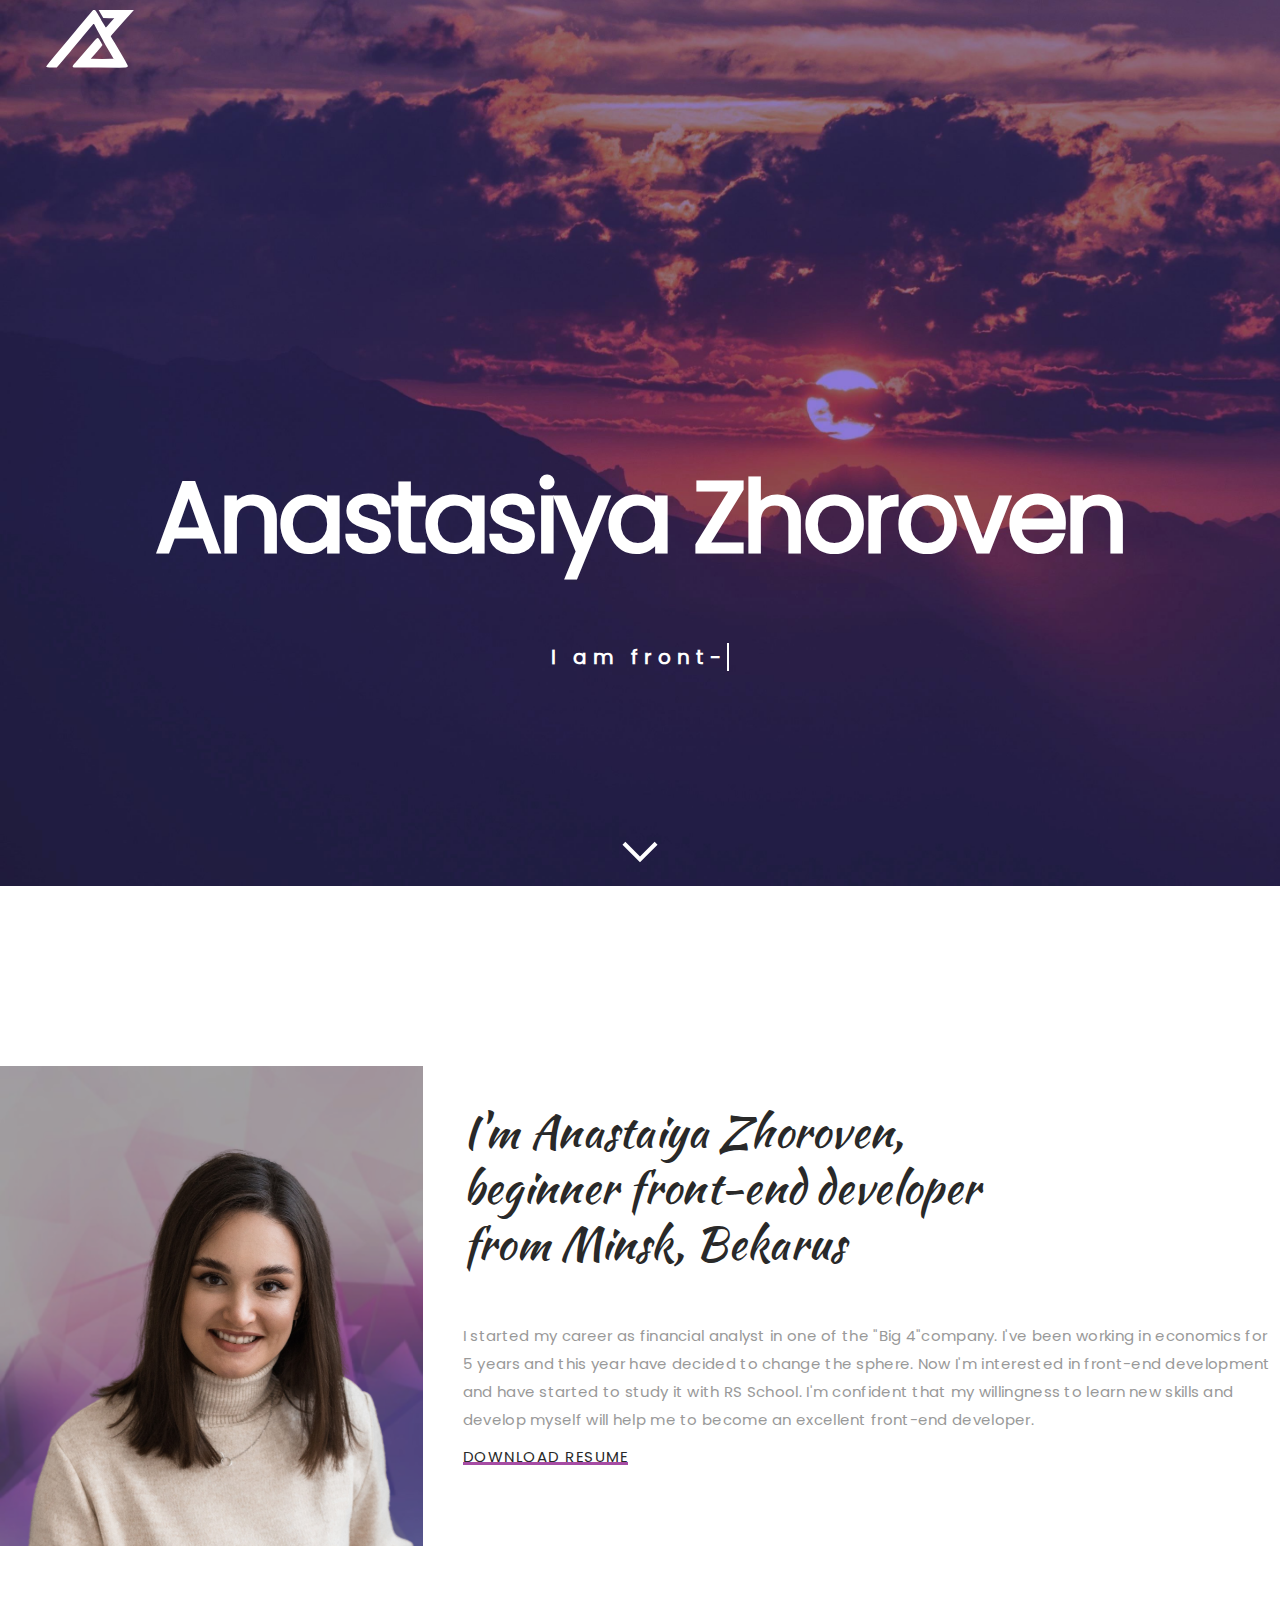
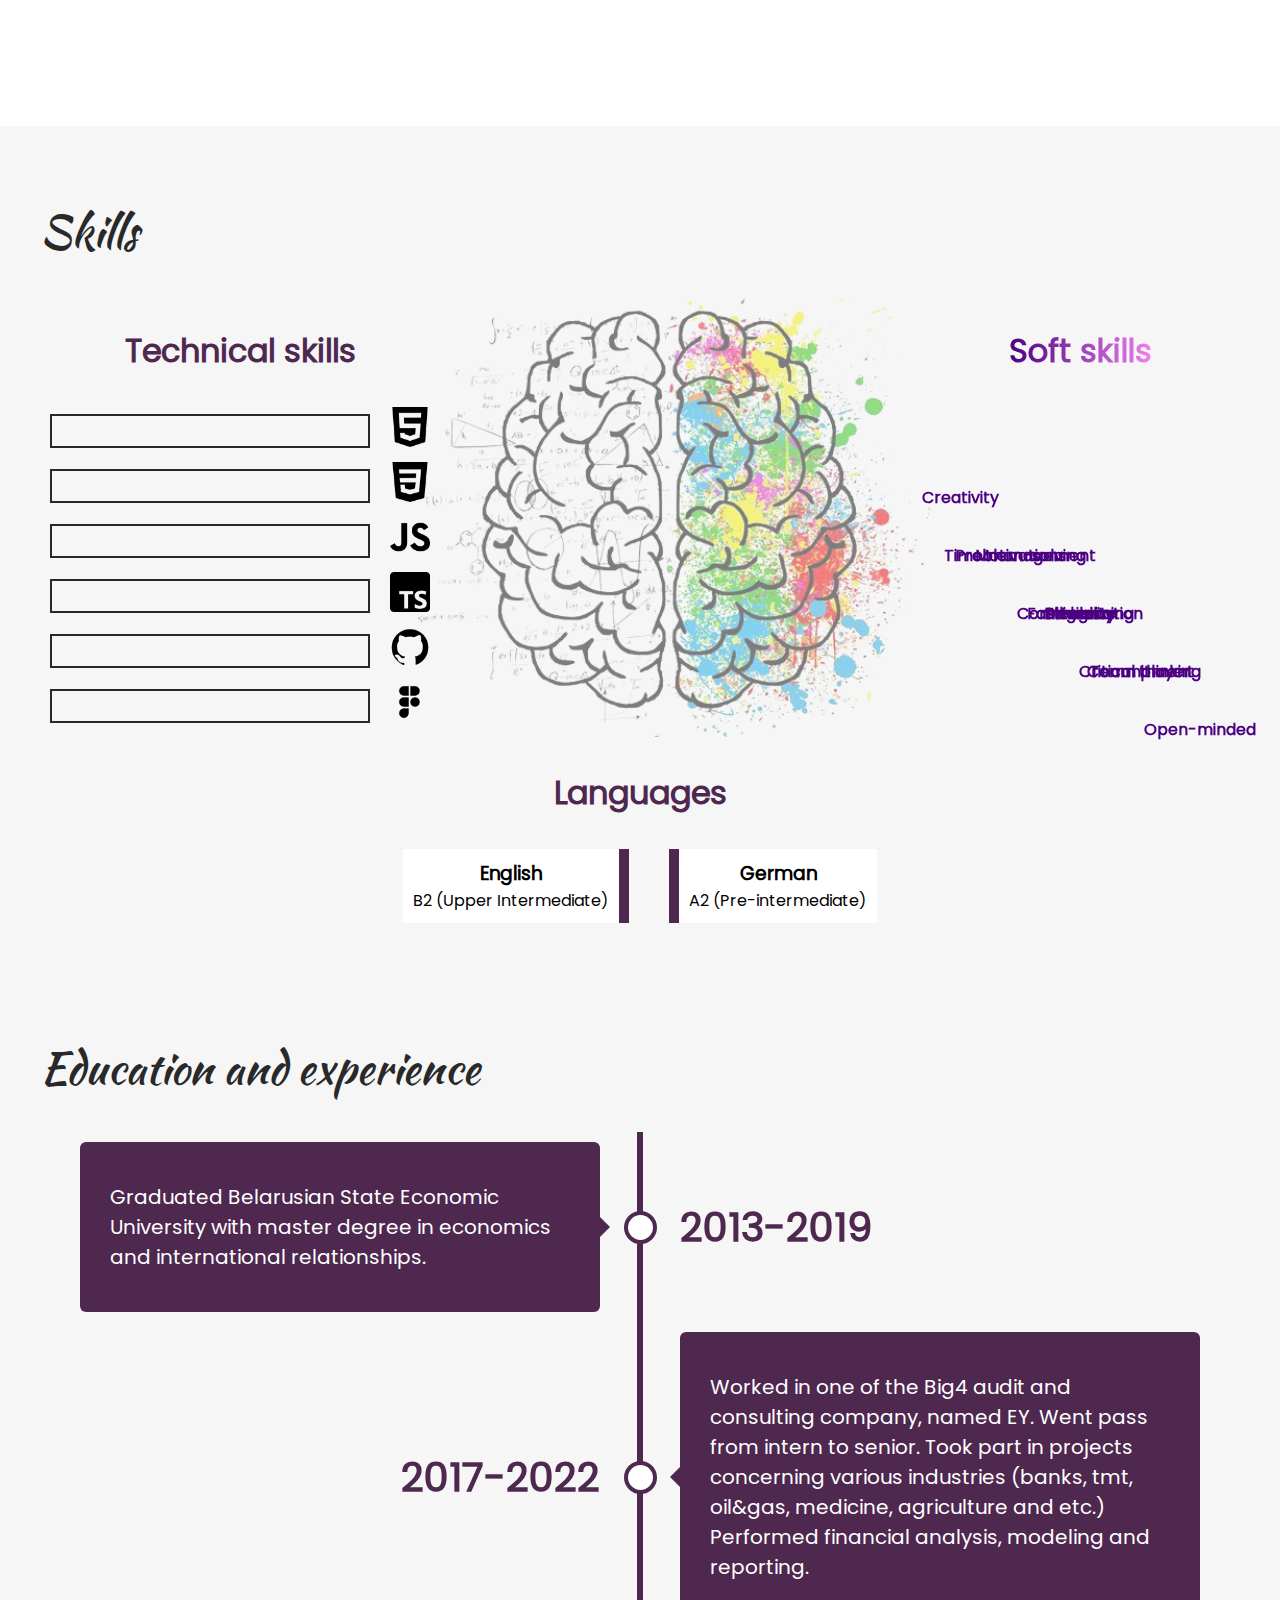
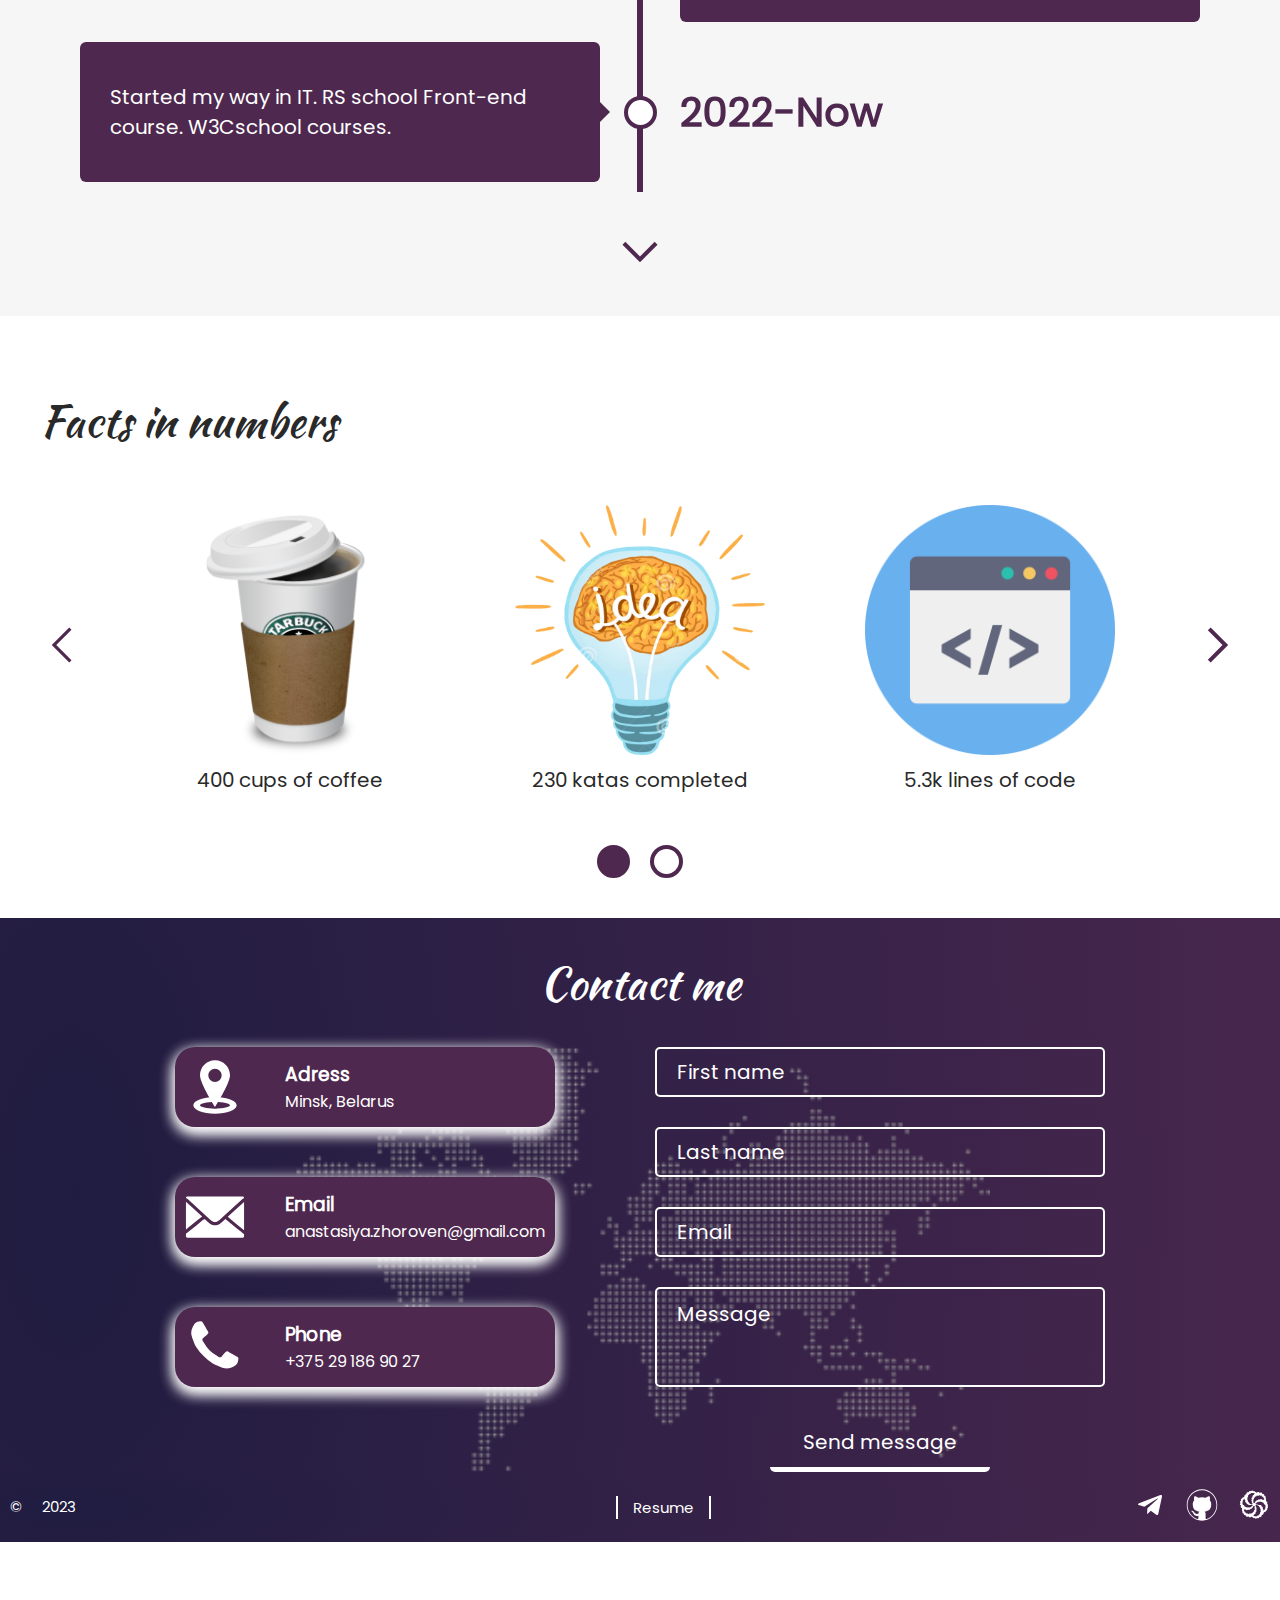
==== index.html @ 2359355c "rename files and clean up" ====
<!DOCTYPE html>
<html lang="en">

<head>
    <meta charset="UTF-8">
    <meta http-equiv="X-UA-Compatible" content="IE=edge">
    <meta name="viewport" content="width=device-width, initial-scale=1.0">
    <title>CV Anastasiya Zhoroven</title>
    <link rel="stylesheet" href="./styles/index.css">
    <link rel="stylesheet" href="./styles/skills_animation.css">
</head>

<body>
    <header>
        <div class="container container-header">
            <a href="#home">
                <img alt="logo" class="logo-image" />
            </a>
            <!-- <div class="burger-menu">
                <div class="burger-menu-item"></div>
                <div class="burger-menu-item"></div>
                <div class="burger-menu-item"></div>
            </div> -->
            <nav class="nav">
                <ul class="nav-list">
                    <li class="nav-item"><a href="#about-me" class="nav-link">ABOUT ME</a></li>
                    <li class="nav-item"><a href="#skills" class="nav-link">SKILLS</a></li>
                    <li class="nav-item"><a href="#edu" class="nav-link">EDUCATUION&EXPERIENCE</a></li>
                    <li class="nav-item"><a href="#facts" class="nav-link">FACTS IN NUMBERS</a></li>
                    <li class="nav-item"><a href="#contacts" class="nav-link">CONTACTS</a></li>
                </ul>
            </nav>
        </div>
    </header>
    <main class="container">
        <section class="container-section-main" id="home">
            <div class="section-main-slogan">
                <h1 class="name">Anastasiya Zhoroven</h1>
                <span class="slogan">I am&nbsp;<span id="slogan-place"></span></span>
            </div>
            <div class="arrow-link">
                <a href="#about-me" class="arrow"><img src="../assets/icons/arrow.svg" alt="arrow" class="arrow-icon"></a>
            </div>
        </section>
        <section class="container-section-about" id="about-me">
            <img src=../assets/images/foto.png alt="foto" class="foto">
            <div class="section-about-text">
                <h2 class="title-text">I'm Anastaiya Zhoroven,<br>beginner front-end developer<br>from Minsk, Bekarus</h2>
                <p>I started my career as financial analyst in one of the "Big 4"company. I've been working in economics for 5 years and this year have decided to change the sphere.
                    Now I'm interested in front-end development and have started to study it with RS School. I'm confident that my willingness to learn new skills and develop myself will help me to become an excellent front-end developer.</p>
                <a class="colored-btn" href="#CV">DOWNLOAD RESUME</a>
            </div>
        </section>
        <section class="container-section-skills" id="skills">
            <h2 class="section-title">Skills</h2>
            <div class="section-skills-holder">
                <div class="hard-skills-holder">
                    <h3 class="skills-holder-title">Technical skills</h3>
                    <div class="skill-bar-container skill-html">
                        <div class="bar-border">
                            <div class="bar" data-percentage="69.6%">69.6%</div>
                        </div>
                        <div class="skill-bar-name">
                            <img src=../assets/icons/html2.png class="skill-icon">
                            <!-- <span class="skill">HTML</span> -->
                        </div>
                    </div>
                    <div class="skill-bar-container skill-css">
                        <div class="bar-border">
                            <div class="bar" data-percentage="58.4%">58.4%</div>
                        </div>
                        <div class="skill-bar-name">
                            <img src=../assets/icons/css2.png class="skill-icon">
                            <!-- <span class="skill">CSS</span> -->
                        </div>
                    </div>
                    <div class="skill-bar-container skill-javascript">
                        <div class="bar-border">
                            <div class="bar" data-percentage="61.7%">61.7%</div>
                        </div>
                        <div class="skill-bar-name">
                            <img src=../assets/icons/js2.png class="skill-icon">
                            <!-- <span class="skill">JavaScript</span> -->
                        </div>
                    </div>
                    <div class="skill-bar-container skill-typescript">
                        <div class="bar-border">
                            <div class="bar" data-percentage="40.5%">40.5%</div>
                        </div>
                        <div class="skill-bar-name">
                            <img src=../assets/icons/ts2.png class="skill-icon">
                            <!-- <span class="skill">TypeScript</span> -->
                        </div>
                    </div>
                    <div class="skill-bar-container skill-git">
                        <div class="bar-border">
                            <div class="bar" data-percentage="55.7%">55.7%</div>
                        </div>
                        <div class="skill-bar-name">
                            <img src=../assets/icons/git.png class="skill-icon">
                            <!-- <span class="skill">Git</span> -->
                        </div>
                    </div>
                    <div class="skill-bar-container skill-figma">
                        <div class="bar-border">
                            <div class="bar" data-percentage="80.9%">80.9%</div>
                        </div>
                        <div class="skill-bar-name">
                            <img src=../assets/icons/figma2.png class="skill-icon">
                            <!-- <span class="skill">Figma</span> -->
                        </div>
                    </div>
                </div>
                <div class="soft-skills-holder">
                    <h3 class="skills-holder-title soft-skills-title">Soft skills</h3>
                    <div class="skills-list">
                        <h4 class="html5">Team player</h4>
                        <h4 class="css3">Critical thinking</h4>
                        <h4 class="javascript">Communication</h4>
                        <h4 class="jquery">Commitment</h4>
                        <h4 class="npm">Open-minded</h4>
                        <h4 class="git">Fast-learning</h4>
                        <h4 class="python">Flexibility</h4>
                        <h4 class="react-js">Motivations</h4>
                        <h4 class="ajax">Creativity</h4>
                        <h4 class="ruby">Diligence</h4>
                        <h4 class="ruby-on-rails">Integrity</h4>
                        <h4 class="django">Problem-solving</h4>
                        <h4 class="json">Time management</h4>
                    </div>
                </div>
                <!-- <div class="skill-list-holder">
                        <div class="skill-list">
                            <img src="../assets/icons/team.png" alt="team player" class="skill-icon">
                            <span class="skill-name">Team player</span>
                        </div>
                        <div class="skill-list">
                            <img src="../assets/icons/diligence.png" alt="team player" class="skill-icon">
                            <span class="skill-name">Diligence</span>
                        </div>
                        <div class="skill-list">
                            <img src="../assets/icons/communication.png" alt="team player" class="skill-icon">
                            <span class="skill-name">Communication</span>
                        </div>
                        <div class="skill-list">
                            <img src="../assets/icons/openmind.png" alt="team player" class="skill-icon">
                            <span class="skill-name">Open-minded</span>
                        </div>
                        <div class="skill-list">
                            <img src="../assets/icons/learning.png" alt="team player" class="skill-icon">
                            <span class="skill-name">Fast-learning</span>
                        </div>
                        <!-- <div class="skill-list">
                            <img src="../assets/icons/flexibility.png" alt="team player" class="skill-icon">
                            <span class="skill-name">Flexibility</span>
                        </div> -->
                <!-- <div class="skill-list">
                            <img src="../assets/icons/commitment.png" alt="team player" class="skill-icon">
                            <span class="skill-name">Commitment</span>
                        </div>
                    </div> -->
            </div>
            </div>
            <div class="section-languages-holder">
                <h3 class="skills-holder-title">Languages</h3>
                <div class="languages">
                    <div class="language language-english">
                        <!-- <img src="../assets/icons/english.png" alt="english" class="language-icon"> -->
                        <h3 class="language-name">English</h3>
                        <span>B2 (Upper Intermediate)</span>
                    </div>
                    <div class="language language-german">
                        <!-- <img src="../assets/icons/german.png" alt="english" class="language-icon"> -->
                        <h3 class="language-name">German</h3>
                        <span>A2 (Pre-intermediate)</span>
                    </div>
                </div>
            </div>
        </section>
        <section class="container-section-education" id="edu">
            <h2 class="section-title">Education and experience</h2>
            <div class="timeline">
                <div class="timeline-box timeline-box-left">
                    <div class="timeline-box-year">
                        <h2 class="timeline-year">2013-2019</h2>
                    </div>
                    <div class="content-box">
                        <div class="content">
                            <p class="timeline-text">Graduated Belarusian State Economic University with master degree in economics and international relationships.</p>
                        </div>
                    </div>
                </div>
                <div class="timeline-box timeline-box-right">
                    <div class="timeline-box-year">
                        <h2 class="timeline-year">2017-2022</h2>
                    </div>
                    <div class="content-box">
                        <div class="content">
                            <p class="timeline-text">Worked in one of the Big4 audit and consulting company, named EY.
                                Went pass from intern to senior.
                                Took part in projects concerning various industries (banks, tmt, oil&gas, medicine, agriculture and etc.)
                                Performed financial analysis, modeling and reporting.
                            </p>
                        </div>
                    </div>
                </div>
                <div class="timeline-box timeline-box-left">
                    <div class="timeline-box-year">
                        <h2 class="timeline-year">2022-Now</h2>
                    </div>
                    <div class="content-box">
                        <div class="content">
                            <p class="timeline-text">Started my way in IT.
                                RS school Front-end course.
                                W3Cschool courses.
                            </p>
                        </div>
                    </div>
                </div>
            </div>
            <div class="timeline-arrow-link arrow-link">
                <a href="#facts" class="arrow"><img src="../assets/icons/arrow_clr.svg" alt="arrow" class="arrow-icon"></a>
            </div>
        </section>
        <section class="container-section-facts" id="facts">
            <h2 class="section-title">Facts in numbers</h2>
            <div class="slider-container">
                <div class="slider-container-facts">
                    <div class="slider-arrow-container slider-arrow-left">
                        <img src="../assets/icons/arrow-left.svg" alt="arrow" class="arrow-slider arrow-icon">
                    </div>
                    <div class="facts-container">
                        <div class="fact-box" data-index="0">
                            <img src="../assets/icons/coffee.png" alt="coffe" class="fact-icon">
                            <span class="fact-desc">400 cups of coffee</span>
                        </div>
                        <div class="fact-box" data-index="1">
                            <img src="../assets/icons/katas.png" alt="katas" class="fact-icon">
                            <span class="fact-desc">230 katas completed</span>
                        </div>
                        <div class="fact-box" data-index="2">
                            <img src="../assets/icons/code.png" alt="code" class="fact-icon">
                            <span class="fact-desc">5.3k lines of code</span>
                        </div>
                        <div class="fact-box" data-index="3">
                            <img src="../assets/icons/stackoverflow.png" alt="stackoverflow" class="fact-icon">
                            <span class="fact-desc">300+ hours at stackoverflow</span>
                        </div>
                        <div class="fact-box" data-index="4">
                            <img src="../assets/icons/codepen.png" alt="codepen" class="fact-icon">
                            <span class="fact-desc">>1k codepen views</span>
                        </div>
                        <div class="fact-box" data-index="5">
                            <img src="../assets/icons/images.png" alt="images" class="fact-icon">
                            <span class="fact-desc">>500 images&icons downloaded</span>
                        </div>
                    </div>
                    <div class="slider-arrow-container slider-arrow-right">
                        <img src="../assets/icons/arrow-right.svg" alt="arrow" class="arrow-slider arrow-icon">
                    </div>
                </div>
                <div class="slider-container-dots">
                    <span class="slider-dot slider-dot-active" data-index="0"></span>
                    <span class="slider-dot" data-index="1"></span>
                    <span class="slider-dot" data-index="2"></span>
                    <span class="slider-dot" data-index="3"></span>
                    <span class="slider-dot" data-index="4"></span>
                    <span class="slider-dot" data-index="5"></span>
                </div>
            </div>
        </section>
        <section class="container-section-contacts" id="contacts">
            <h2 class="section-title contact-title">Contact me</h2>
            <div class="contact-box">
                <div class="contact-info">
                    <a target="_blank" href="https://www.google.com/maps/@53.9108556,27.5743675,12z" class="info-box">
                        <img src="../assets/icons/adress.svg" alt="adress" class="info-icon">
                        <div class="info-text">
                            <h3>Adress</h3>
                            <p>Minsk, Belarus</p>
                        </div>
                    </a>
                    <a href="mailto:anastasiya.zhoroven@gmail.com" class="info-box">
                        <img src="../assets/icons/email.svg" alt=email" class="info-icon">
                        <div class="info-text">
                            <h3>Email</h3>
                            <p>anastasiya.zhoroven@gmail.com</p>
                        </div>
                    </a>
                    <a href="tel:+375291869027" class="info-box">
                        <img src="../assets/icons/phone.svg" alt="phone" class="info-icon">
                        <div class="info-text">
                            <h3>Phone</h3>
                            <p>+375 29 186 90 27</p>
                        </div>
                    </a>
                </div>
                <!-- enctype="text/plain" onsubmit="this.submit(); this.reset(); return false;" -->
                <form action="https://formsubmit.co/anastasiya.zhoroven@gmail.com" method="post" class="input-container">
                    <input type="hidden" name="_captcha" value="false">
                    <input type="hidden" name="_next" value="http://127.0.0.1:5500/page/index.html#contacts">
                    <input type="text" name="firstname" class="data" placeholder="First name">
                    <input type="text" name="lastname" class="data" placeholder="Last name">
                    <input type="email" name="email" class="data" placeholder="Email">
                    <textarea name="message" cols="30" rows="10" placeholder="Message" class="message"></textarea>
                    <button class="send-btn">Send message</button>
                </form>
            </div>
        </section>
    </main>
    <footer class="container">
        <div class="footer-container">
            <div class="footer-info">
                <span class="footer-info-ico">&copy;</span>
                <span class="footer-info-year">2023</span>
            </div>
            <a href="#about-me" class="resume-link">Resume</a>
            <ul class="footer-info-socials">
                <li>
                    <a target="_blank" href="https://t.me/anastasiya_zh96" class="social-link tm-link"></a>
                </li>
                <li>
                    <a target="_blank" href="https://github.com/Anastasiya-Zhoroven" class="social-link github-link"></a>
                </li>
                <li>
                    <a target="_blank" href="https://www.codewars.com/users/Anastasiya-Zhoroven" class="social-link codewars-link"></a>
                </li>
            </ul>
        </div>
    </footer>
    <script src="./scripts/index.js"></script>
</body>

</html>
---- styles/index.css ----
@font-face {
    font-family: Poppins;
    src: url(../assets/fonts/Poppins/Poppins-Regular.ttf)
}

@font-face {
    font-family: Kaushan;
    src: url(../assets/fonts/Kaushan/KaushanScript-Regular.ttf)
}

html {
    scroll-behavior: smooth;
}

body {
    margin: 0;
}

header {
    position: fixed;
    top: 0;
    left: 0;
    width: 100%;
}

.header-visible {
    background-color: #ffffffb8;
    z-index: 1;
}

.header-visible nav {
    display: flex;
}


.container {
    max-width: 1280px;
    margin: auto;
}

.container-header {
    box-sizing: border-box;
    padding: 10px 40px;
    position: relative;
}

.logo-image {
    max-width: 100px;
    max-height: 100px;
    content: url(../assets/icons/logo.svg);

}

.header-visible .logo-image {
    content: url(../assets/icons/logo-grey.svg);
    z-index: 1;
}

.logo-image:hover,
.send-btn:focus,
.send-btn:active {
    transition: 0.5s;
    content: url(../assets/icons/logo-black.svg);
}

.nav {
    margin-left: auto;
    float: right;
    display: none;
}

.nav-list {
    display: flex;
    box-sizing: border-box;
    justify-content: flex-start;
    align-items: center;
    list-style: none;
    padding-left: 30px;
    gap: 35px;
}

.nav-link {
    text-decoration: none;
    font-style: normal;
    font-weight: 400;
    font-size: 15px;
    line-height: 24px;
    letter-spacing: 0.1em;
    color: #999999;
    transition: color .3s;
    font-family: Poppins;
}

.nav-link:focus,
.nav-link:active {
    color: #292929;
    box-shadow: inset 0 -6px 0 rgba(128, 0, 125, 0.7);
}

.nav-link:hover {
    transition: .3s;
    color: #292929;
    box-shadow: inset 0 -6px 0 rgba(128, 0, 125, 0.7);
}




.burger-menu {
    display: flex;
    flex-direction: column;
    justify-content: space-between;
    width: 30px;
    height: 22px;
}

.burger-menu:hover {
    cursor: pointer;
}

.burger-menu.active {
    display: block;
}

.burger-menu-item {
    border-bottom: 2px solid #ffffff;
}

.burger-menu.active {
    transform: rotate(90deg);
}



.container-section-main {
    background-size: cover;
    background-image: url(../assets/images/main.jpg);
    width: 100%;
    display: flex;
    flex-direction: column;
    align-items: center;
    justify-content: flex-end;
    gap: 170px;
    height: 940px;
    padding-bottom: 10px;
    margin-top: -64px;
}

.section-main-slogan {
    display: flex;
    flex-direction: column;
    align-items: center;
    gap: 50px;
}

.name {
    font-family: Poppins;
    font-size: 100px;
    color: #ffffff;
    font-weight: 600;
    letter-spacing: -0.045em;
    margin: auto;
    text-align: center;
}

.slogan {
    font-family: Poppins;
    font-size: 20px;
    color: #ffffff;
    font-weight: 600;
    letter-spacing: 0.3em;
    text-align: center;
    height: 20px;
}

.arrow-link {
    animation: MoveUpDown 1s linear infinite;
}

.arrow-icon {
    width: 40px;
    height: 40px;
}

@keyframes MoveUpDown {

    0%,
    100% {
        transform: translateY(0);
    }

    50% {
        transform: translateY(-15px);
    }
}

.container-section-about {
    display: flex;
    padding: 180px 0;
    gap: 40px;
}


.foto {
    height: 480px;
    width: 480px;
}

.section-about-text {
    display: flex;
    flex-direction: column;
    align-items: flex-start;
    font-family: Poppins;
    color: #999999;
    font-size: 15px;
    line-height: 28px;
    letter-spacing: 0.02em;
    font-weight: 300;
}

.title-text {
    font-family: Kaushan;
    font-size: 44px;
    line-height: 56px;
    font-weight: 400;
    color: #292929;
}

.colored-btn {
    text-decoration: none;
    font-style: normal;
    font-weight: 500;
    font-size: 15px;
    line-height: 15px;
    letter-spacing: 0.1em;
    color: #292929;
    transition: color .3s;
    font-family: Poppins;
    text-transform: uppercase;
    box-shadow: inset 0 -3px 0 rgba(128, 0, 125, 0.7);
    padding-bottom: 0.5px;
}

.colored-btn:focus,
.colored-btn:active {
    color: #292929;
    box-shadow: inset 0 -10px 0 rgba(128, 0, 125, 0.7);
}

.colored-btn:hover {
    transition: .3s;
    color: #292929;
    box-shadow: inset 0 -10px 0 rgba(128, 0, 125, 0.7);
}

.container-section-skills {
    display: flex;
    flex-direction: column;
    background-color: #f6f6f6;
    padding: 40px;
}

.section-title {
    font-family: Kaushan;
    font-size: 44px;
    line-height: 56px;
    font-weight: 400;
    color: #292929;
}

.section-skills-holder {
    background-size: contain;
    background-image: url(../assets/images/brain.png);
    background-position: 55%;
    background-repeat: no-repeat;
    width: 100%;
    display: flex;
    justify-content: center;
    font-family: Poppins;
    gap: 500px;
}

.skills-holder-title {
    font-size: 32px;
    color: #4e284f;
    font-family: Poppins;
    text-align: center;
}

.hard-skills-holder {
    max-width: 380px;
    width: 100%;
    display: flex;
    flex-direction: column;
    align-items: center;
}

.hard-skills-holder>div {
    float: left;
    margin-bottom: 8px;
    width: 100%;
    display: flex;
    justify-content: flex-end;
    align-items: center;
    gap: 20px;
}

/* 
.skill {
    -webkit-animation: fade-in-text 2.2s 0.1s forwards;
    -moz-animation: fade-in-text 2.2s 0.1s forwards;
    animation: fade-in-text 2.2s 0.1s forwards;
    opacity: 0;
    float: left;
    margin-top: 18px;
    width: 50px;
} */

.bar {
    /* border-radius: 3px; */
    height: 30px;
    float: right;
    overflow: hidden;
    position: relative;
    width: 0;
    background: #999999;
    transition: width 1s linear;
    text-align: center;
    color: #ffffff;
}

.bar-border {
    border: 2px solid #292929;
    width: 100%;
}

/* .bar-animation {
    animation: wipe-enter 1s 1;
    transition: width 1s linear;
    width: attr(data-percentage);
} */

/* @keyframes wipe-enter {
	0% {
		transition: width 50%;
	}
	50% {
		transition: width 100%;
	}
} */

/* .bar::after {
    -webkit-animation: fade-in-text 2.2s 0.1s forwards;
    -moz-animation: fade-in-text 2.2s 0.1s forwards;
    animation: fade-in-text 2.2s 0.1s forwards;
    color: #fff;
    content: attr(data-percentage);
    font-weight: 700;
    position: absolute;
    right: 16px;
    top: 17px;
}

.skill-html .bar {
    background-color: #64b2d1;
    -webkit-animation: show-bar-html 1.2s 0.1s forwards;
    -moz-animation: show-bar-html 1.2s 0.1s forwards;
    animation: show-bar-html 1.2s 0.1s forwards;
}

.skill-css .bar {
    background-color: #64b2d1;
    -webkit-animation: show-bar-css 1.2s 0.1s forwards;
    -moz-animation: show-bar-css 1.2s 0.1s forwards;
    animation: show-bar-css 1.2s 0.1s forwards;
}

.skill-javascript .bar {
    background-color: #64b2d1;
    -webkit-animation: show-bar-javascript 1.2s 0.1s forwards;
    -moz-animation: show-bar-javascript 1.2s 0.1s forwards;
    animation: show-bar-javascript 1.2s 0.1s forwards;
}

.skill-typescript .bar {
    background-color: #64b2d1;
    -webkit-animation: show-bar-typescript 1.2s 0.1s forwards;
    -moz-animation: show-bar-typescript 1.2s 0.1s forwards;
    animation: show-bar-typescript 1.2s 0.1s forwards;
}

.skill-git .bar {
    background-color: #64b2d1;
    -webkit-animation: show-bar-git 1.2s 0.1s forwards;
    -moz-animation: show-bar-git 1.2s 0.1s forwards;
    animation: show-bar-git 1.2s 0.1s forwards;
}

.skill-figma .bar {
    background-color: #64b2d1;
    -webkit-animation: show-bar-figma 1.2s 0.1s forwards;
    -moz-animation: show-bar-figma 1.2s 0.1s forwards;
    animation: show-bar-figma 1.2s 0.1s forwards;
}

@-webkit-keyframes show-bar-html {
    0% {
        width: 0;
    }

    100% {
        width: 69.6%;
    }
}

@-webkit-keyframes show-bar-css {
    0% {
        width: 0;
    }

    100% {
        width: 58.4%;
    }
}

@-webkit-keyframes show-bar-javascript {
    0% {
        width: 0;
    }

    100% {
        width: 61.7%;
    }
}

@-webkit-keyframes show-bar-typescript {
    0% {
        width: 0;
    }

    100% {
        width: 40.5%;
    }
}

@-webkit-keyframes show-bar-git {
    0% {
        width: 0;
    }

    100% {
        width: 55.7%;
    }
}

@-webkit-keyframes show-bar-figma {
    0% {
        width: 0;
    }

    100% {
        width: 80.9%;
    }
}

@-webkit-keyframes fade-in-text {
    0% {
        opacity: 0;
    }

    100% {
        opacity: 1;
    }
} */

.soft-skills-holder {
    display: flex;
    flex-direction: column;
    justify-content: start;
    gap: 20px;
    width: 100%;
    max-width: 300px;
    align-items: center;
}

.soft-skills-title {
    background-image: linear-gradient(to left, violet, indigo);
    -webkit-background-clip: text;
    -moz-background-clip: text;
    background-clip: text;
    color: transparent;
}

.skill-list {
    display: flex;
    gap: 20px;
    align-items: center;
}

.skill-icon {
    width: 40px;
    height: 40px;
}

.section-languages-holder {
    display: flex;
    align-items: center;
    flex-direction: column;
}

.skill-name {
    background-image: linear-gradient(to left, violet, indigo);
    -webkit-background-clip: text;
    -moz-background-clip: text;
    background-clip: text;
    color: transparent;
}

.languages {
    display: flex;
    gap: 40px;
    font-family: Poppins;
}

.language {
    display: flex;
    flex-direction: column;
    align-items: center;
    background: #ffffff;
    padding: 10px;
}

.language-english {
    border-right: 10px solid #4e284f;
}

.language-german {
    border-left: 10px solid #4e284f;
}

.language-name {
    margin: 0;
}

.language-icon {
    width: 60px;
    height: 40px;
    border-radius: 5px;

}

.container-section-education {
    background-color: #f6f6f6;
    padding: 40px;
}

.timeline {
    position: relative;
    max-width: 1200px;
    margin: 0 auto;
}

.timeline::after {
    content: '';
    position: absolute;
    width: 6px;
    background-color: #4e284f;
    top: 0;
    bottom: 0;
    left: 50%;
    margin-left: -3px;
}

.timeline-box {
    display: flex;
    justify-content: center;
}

.timeline-box:hover .content-box::after {
    background-color: #4e284f;
}

.timeline-box-left {
    flex-flow: row-reverse;
}

.timeline-box-left .timeline-box-year {
    justify-content: start;
}

.timeline-box-year {
    width: 50%;
    display: flex;
    justify-content: end;
    align-items: center;
}

.content-box {
    box-sizing: border-box;
    padding: 10px 40px;
    position: relative;
    background-color: inherit;
    width: 50%;
}

.content-box::after {
    content: '';
    position: absolute;
    width: 25px;
    height: 25px;
    right: -17px;
    background-color: #ffffff;
    border: 4px solid #4e284f;
    top: calc(50% - 16.5px);
    border-radius: 50%;
    z-index: 1;
}

.timeline-box-left .content-box::before {
    content: " ";
    height: 0;
    position: absolute;
    top: calc(50% - 10px);
    width: 0;
    z-index: 1;
    right: 30px;
    border: medium solid #4e284f;
    border-width: 10px 0 10px 10px;
    border-color: transparent transparent transparent #4e284f;
}

.timeline-box-right .content-box::before {
    content: " ";
    height: 0;
    position: absolute;
    top: calc(50% - 10px);
    width: 0;
    z-index: 1;
    left: 30px;
    border: medium solid #4e284f;
    border-width: 10px 10px 10px 0;
    border-color: transparent #4e284f transparent transparent;
}

.timeline-box-right .content-box::after {
    left: -16px;
}

.content {
    padding: 20px 30px;
    background-color: #4e284f;
    position: relative;
    border-radius: 6px;
    font-family: Poppins;
}

.timeline-year {
    font-family: Poppins;
    font-size: 40px;
    color: #4e284f;
    padding: 40px;
    margin: 0;
}

.timeline-text {
    font-family: Poppins;
    font-size: 20px;
    color: #ffffff;
}

.timeline-arrow-link {
    display: flex;
    justify-content: center;
    padding-top: 40px;
}

.container-section-facts {
    display: flex;
    flex-direction: column;
    gap: 20px;
    padding: 40px;
}

.slider-container {
    display: flex;
    flex-direction: column;
    align-items: center;
    gap: 60px
}

.slider-arrow-container {
    display: flex;
    justify-content: center;
    align-items: center;
    cursor: pointer;
}

.arrow-slider {
    border-radius: 20%;
    border: 2px solid transparent;
}

.arrow-slider:hover {
    border: 2px solid #4e284f;
}

.slider-container-facts {
    display: flex;
    justify-content: space-between;
    align-items: center;
    width: 100%;
}

.facts-container {
    display: flex;
    justify-content: center;
    gap: 100px;
    -webkit-transition: all .5s ease;
    -moz-transition: all .5s ease;
    transition: all .5s ease;
}


@keyframes fade-in {
    from {
        opacity: 0;
    }

    to {
        opacity: 1;
    }
}


.fact-box {
    display: flex;
    flex-direction: column;
    gap: 10px;
    align-items: center;
    width: 33%;
    animation: fade-in 5s;
}

.fact-box:nth-child(n+4) {
    display: none;
}

.fact-icon {
    max-width: 250px;
    /* max-height: 250px; */
    width: 100%;
}

.fact-desc {
    font-family: Poppins;
    font-size: 20px;
    color: #292929;
    text-align: center;
    word-wrap: inherit;
    height: 20px;
}

.slider-container-dots {
    display: flex;
    gap: 20px;
}

.slider-dot {
    height: 25px;
    width: 25px;
    background-color: #ffffff;
    border: 4px solid #4e284f;
    border-radius: 50%;
    display: inline-block;
    cursor: pointer;
}

.slider-dot-active {
    display: block;
}

.slider-dot-active,
.sledr-dot:focus,
.slider-dot:hover {
    background-color: #4e284f;
}

.slider-dot:nth-child(n+3) {
    display: none;
}

.container-section-contacts {
    display: flex;
    flex-direction: column;
    background: radial-gradient(110.67% 538.64% at 5.73% 50%, #201c41 0%, #4e284f 100%);
    align-items: center;
}

.contact-title {
    color: #ffffff;
}

.contact-box {
    display: flex;
    justify-content: center;
    background-image: url(../assets/images/map.png);
    background-size: 700px;
    background-position: center;
    background-repeat: no-repeat;
    width: 100%;
    padding: 0 20px;
    box-sizing: border-box;
    gap: 100px;
}

.contact-info {
    display: flex;
    flex-direction: column;
    gap: 50px;
}

.info-box {
    display: flex;
    gap: 40px;
    align-items: center;
    box-sizing: border-box;
    padding: 10px;
    background: #4e284f;
    box-shadow: 0 5px 15px #ffffff, 0 5px 15px #ffffff;
    border-radius: 20px;
    text-decoration: none;
}

.info-box:active {
    box-shadow: 0 2px 10px #ffffff, 0 2px 10px #ffffff;
}

.info-text {
    font-family: Poppins;
    color: #ffffff;
}

.info-text h3,
.info-text p {
    margin: 0;
}

.info-icon {
    width: 60px;
    height: 60px;
}

.input-container {
    display: flex;
    flex-direction: column;
    gap: 10px;
    align-items: center;
    justify-content: center;
    max-width: 450px;
    width: 100%;
}

.data {
    border: 2px solid #ffffff;
    box-sizing: border-box;
    border-radius: 5px;
    background: transparent;
    height: 50px;
    color: #ffffff;
    margin-bottom: 20px;
    padding: 5px 20px;
    font-family: Poppins;
    font-style: normal;
    font-weight: normal;
    font-size: 20px;
    line-height: 40px;
    width: 100%;
}

.message {
    border: 2px solid #ffffff;
    box-sizing: border-box;
    border-radius: 5px;
    background: transparent;
    height: 100px;
    color: #ffffff;
    margin-bottom: 20px;
    resize: none;
    padding: 5px 20px;
    font-family: Poppins;
    font-style: normal;
    font-weight: normal;
    font-size: 20px;
    line-height: 40px;
    width: 100%;
}

.data:focus,
.message:focus {
    border: 3px solid #ffffff;
    outline: #ffffff;
}

::placeholder {
    font-family: inherit;
    color: #ffffff;
    font-size: 20px;
}

.send-btn {
    background: transparent;
    border-radius: 5px;
    height: 55px;
    width: 220px;
    align-items: center;
    border: 0;
    border-bottom: 5px solid #ffffff;
    font-family: Poppins;
    font-style: normal;
    font-weight: normal;
    font-size: 20px;
    line-height: 40px;
    /* box-shadow: inset 0 -10px 0 #ffffff; */
    color: #ffffff;
}

/* 
.send-btn::after {
    border-radius: 5px;
    border: 5px solid #ffffff;
    content: "";
    display: inherit;
} */

.send-btn:hover,
.send-btn:focus,
.send-btn:active {
    transition: .6s;
    cursor: pointer;
    color: #292929;
    background-color: #ffffff;
    /* box-shadow: inset 0 -52px 0 #ffffff; */
}

/* 
.send-btn:hover::before,
.send-btn:focus::before,
.send-btn:active::before {
    border-radius: 5px;
    border: 5px solid #ffffff;
    content: "";
    display: inherit;
} */

.footer-container {
    display: flex;
    justify-content: space-between;
    background: radial-gradient(110.67% 538.64% at 5.73% 50%, #201c41 0%, #4e284f 100%);
    padding: 10px 10px;
    align-items: center;
}

.footer-info {
    display: flex;
    gap: 20px;
    width: 182px;
}

.footer-info-ico {
    font-family: Poppins;
    font-style: normal;
    font-weight: normal;
    font-size: 15px;
    line-height: 50px;
    color: #fff;
}

.footer-info-year {
    color: white;
    font-family: Poppins;
    font-style: normal;
    font-weight: normal;
    font-size: 15px;
    line-height: 50px;
    color: #fff;
}

/* .github-link {
    text-decoration: none;
    font-family: Poppins;
    font-style: normal;
    font-weight: normal;
    font-size: 15px;
    line-height: 50px;
    color: #fff;
    cursor: pointer;
} */

.resume-link {
    text-decoration: none;
    font-family: Poppins;
    font-style: normal;
    font-weight: normal;
    font-size: 15px;
    color: #fff;
    cursor: pointer;
    padding: 0 15px;
    border-right: 2px solid #ffffff;
    border-left: 2px solid #ffffff;
    text-align: center;
}

.resume-link:hover {
    transition: .3s;
    color: #999999;
    border-right: 2px solid #999999;
    border-left: 2px solid #999999;
}

.footer-info-socials {
    display: flex;
    justify-content: space-around;
    align-items: center;
    list-style: none;
    gap: 20px;
    margin: 7px 0;
    padding-left: 0px;
}

.social-link {
    display: inline-block;
    width: 32px;
    height: 32px;
}

.tm-link {
    background: url("../assets/icons/tm.svg");
}

.tm-link:hover,
.tm-link:focus,
.tm-link:active {
    transition: .3s;
    background: url("../assets/icons/tm_clr.svg");
}

.github-link {
    background: url("../assets/icons/github.svg");
}

.github-link:hover,
.github-link:focus,
.github-link:active {
    transition: .3s;
    background: url("../assets/icons/github_clr.svg");
}

.codewars-link {
    background: url("../assets/icons/codewars.svg");
    background-size: 100%;
}

.codewars-link:hover,
.codewars-link:focus,
.codewars-link:active {
    transition: .3s;
    background: url("../assets/icons/codewars_clr.svg");
    background-size: 100%;
}

@media only screen and (max-width: 920px) {

    .nav-link {
        font-size: 12px;
    }

    .name {
        font-size: 90px;
    }

    .title-text {
        font-size: 40px;
        line-height: 40px;
    }

    .skills-holder-title {
        font-size: 25px;
    }

    .section-skills-holder {
        background-size: 40%;
        gap: 300px;
    }

    .skill-icon {
        width: 35px;
        height: 35px;
    }

    .timeline-text {
        font-size: 18px;
    }

    .fact-desc {
        font-size: 15px;
    }

    .info-box {
        gap: 30px;
    }

    .info-icon {
        width: 50px;
        height: 50px;

    }

    .data {
        height: 45px;
    }


}

@media only screen and (max-width: 768px) {

    .name {
        font-size: 80px;
    }

    .container-section-about {
        flex-direction: column;
        align-items: center;
    }

    .foto {
        width: 350px;
        height: 400px;
    }

    .title-text {
        font-size: 30px;
        line-height: 30px;
    }

    .section-about-text {
        align-items: center;
        padding: 0 20px;
    }

    .section-skills-holder {
        background-size: 40%;
        gap: 200px;
    }

    .skill-icon {
        width: 30px;
        height: 30px;
    }

    .timeline-year {
        font-size: 25px;
    }

    .content {
        padding: 15px 20px;
    }

    .timeline-text {
        font-size: 15px;
    }

    .fact-box:nth-child(n+3) {
        display: none;
    }

    .slider-dot:nth-child(n+3) {
        display: block;
    }

    .slider-dot:nth-child(n+4) {
        display: none;
    }

    .contact-box {
        gap: 50px;
    }

    .info-box {
        font-size: 15px;
        gap: 20px;
    }

    .info-icon {
        width: 40px;
        height: 40px;
    }

}

@media only screen and (max-width: 320px) {

    .name {
        font-size: 50px;
    }

    .foto {
        max-width: 350px;
        width: 100%;
        max-height: 400px;
        height: 100%;
    }


    .section-title {
        font-size: 30px;
        line-height: 30px;
    }
    
    .section-skills-holder {
        flex-direction: column;
        background-image: none;
        gap: 20px;
        margin-bottom: 20px;
    }

    .languages {
        flex-direction: column;
    }

    .fact-box:nth-child(n+2) {
        display: none;
    }

    .slider-dot:nth-child(n+2) {
        display: block;
    }

    .slider-dot {
        width: 5px;
        height: 5px;
        border-width: 1px;
    }

    .fact-desc {
        font-size: 10px;
    }

    .contact-box {
        flex-direction: column;
    }

    .info-box {
        font-size: 10px;
    }

    .arrow-icon {
        width: 30px;
        height: 30px;
    }

    .container-section-education {
        padding: 10px;
    }

    .timeline::after {
        left: 35%;
    }

    .timeline-box-left .content-box::before {
        content: " ";
        height: 0;
        position: absolute;
        top: calc(50% - 10px);
        width: 0;
        z-index: 1;
        left: 30px;
        border: medium solid #4e284f;
        border-width: 10px 10px 10px 0;
        border-color: transparent #4e284f transparent transparent;
    }
    
    .timeline-box-left .content-box::after {
        left: -55px;
        width: 10px;
        height: 10px;
        border-width: 3px;
    }

    .timeline-box-left {
        flex-flow: row;
    }
    
    .timeline-box-left .timeline-box-year {
        justify-content: end;
    }

    .timeline-box-right .content-box::after {
        left: -55px;
        width: 10px;
        height: 10px;
        border-width: 3px;
    }

    .timeline-year {
        font-size: 15px;
    }

    .content-box {
        padding: 5px 15px;
    }

    .timeline-text {
        font-size: 10px;
    }

    

}
---- styles/skills_animation.css ----
:root {
  --center: 50%;
  --startDelay: 0;
  --rotationTime: 8s;
  --radius: 50%;
  --sqrt-of-2: 1.41421356237;
}

.skills-list {
  width: 100%;
  height: 100%;
  position: relative;
  margin-top: 20px;
  border-radius: 50%;
  max-width: 300px;
}

.skills-list h4 {
  /* background-image: linear-gradient(to left, violet, indigo); */
  color: indigo;
  position: absolute;
  transform: translate(-50%, -50%);
  top: var(--center);
  left: var(--center);
  animation: rotate var(--rotationTime) linear infinite;
  animation-delay: var(--startDelay);
  white-space: nowrap;
}

.ajax {
  --center: 10%;
  --radius: 10%;
  --rotationTime: 3s;
}

.json,
.django,
.react-js {
  --center: 30%;
  --radius: 30%;
  --rotationTime: 5s;
}

.django {
  --startDelay: -1.5s;
}

.react-js {
  --startDelay: -3.5s;
}

.ruby {
  --startDelay: -1.6s;
}

.ruby-on-rails {
  --startDelay: -3.2s;
}

.git {
  --startDelay: -4.8s;
}

.python {
  --startDelay: -6.4s;
}

.html5,
.css3,
.jquery {
  --center: 70%;
  --radius: 30%;
  --rotationTime: 5s;
}

.jquery {
  --startDelay: -1.5s;
}

.css3 {
  --startDelay: -3.5s;
}


.npm {
  --center: 90%;
  --radius: 10%;
  --rotationTime: 3s;
  --startDelay: -1.5s;
}


@keyframes rotate {

  100%,
  0% {
    opacity: 1;
    top: var(--center);
    left: var(--center);
  }

  25% {
    opacity: 0;
    top: calc(var(--center) - var(--radius) / var(--sqrt-of-2));
    left: calc(var(--center) + var(--radius) / var(--sqrt-of-2));
  }

  30% {
    opacity: 0;
  }

  50% {
    opacity: 0;
    top: var(--center);
    left: var(--center);
  }

  75% {
    opacity: 0;
    top: calc(var(--center) + var(--radius) / var(--sqrt-of-2));
    left: calc(var(--center) - var(--radius) / var(--sqrt-of-2));
  }

  80% {
    opacity: 0;
  }
}
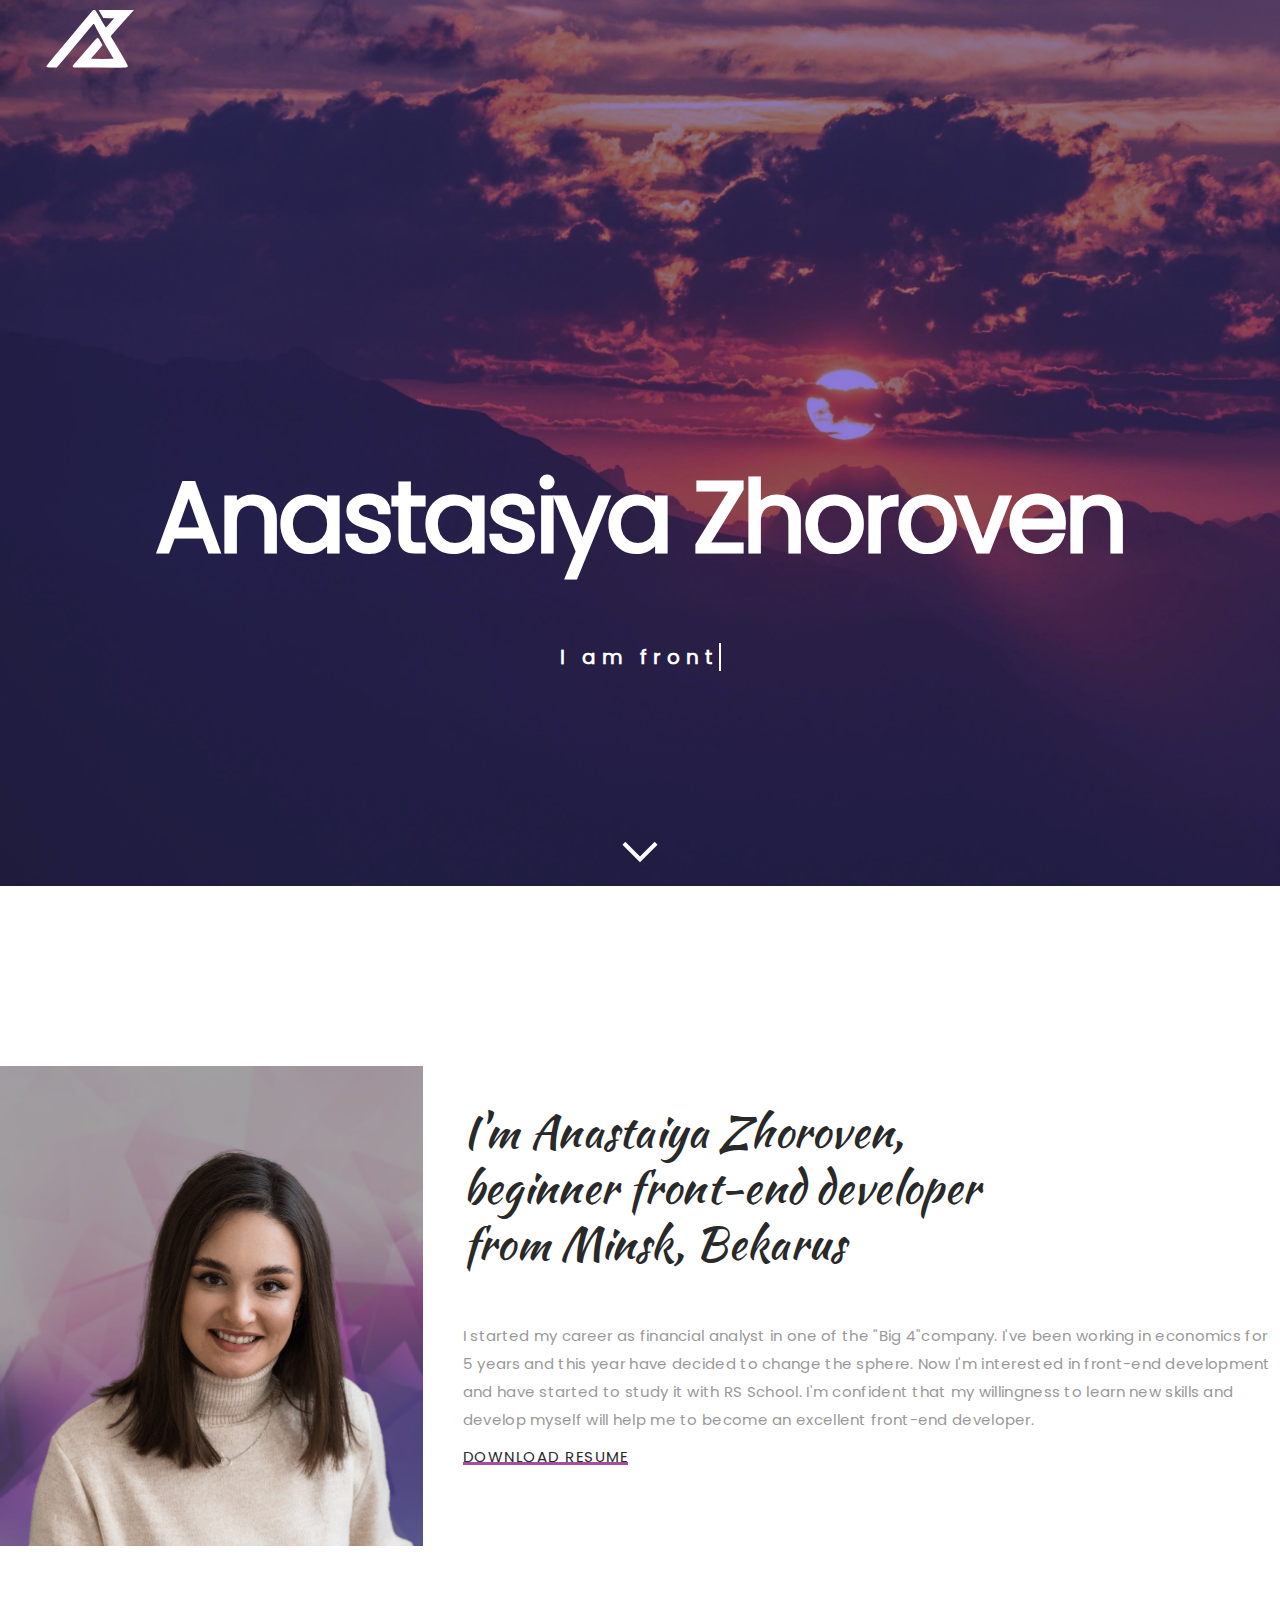
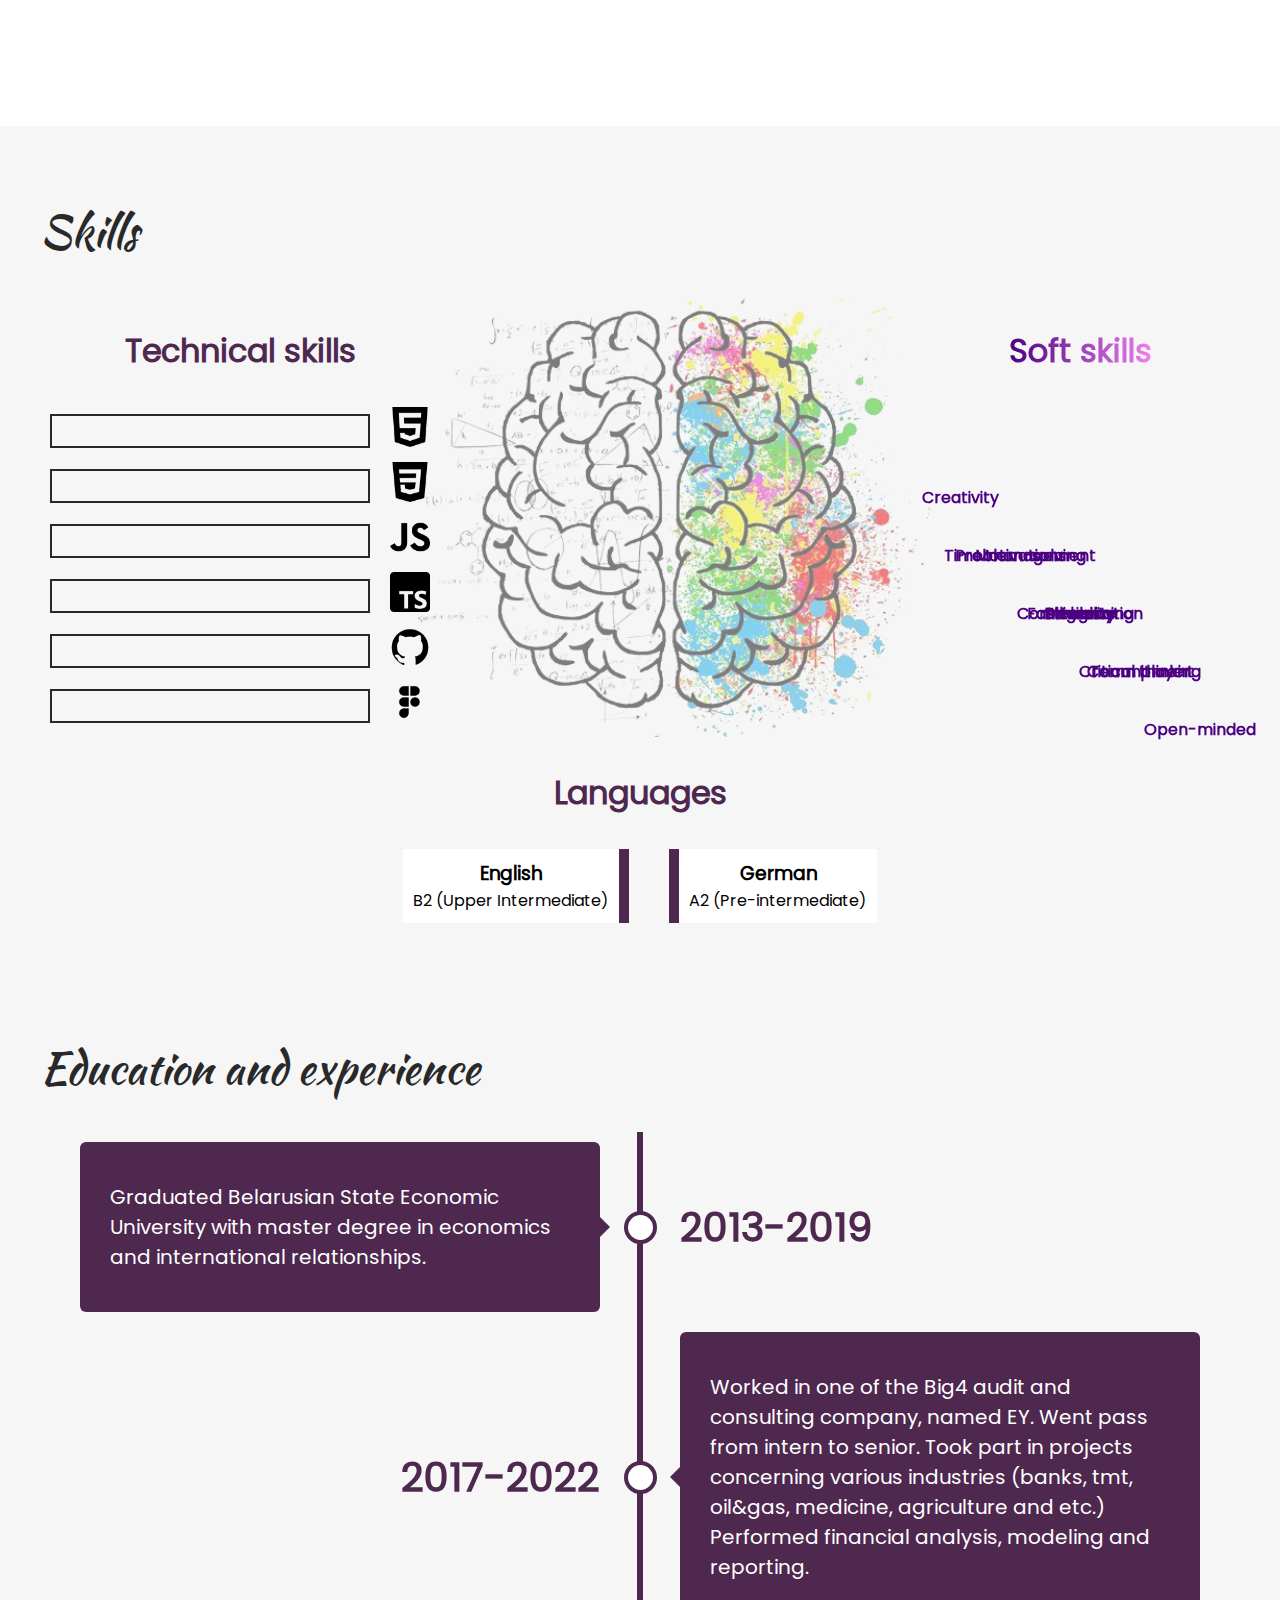
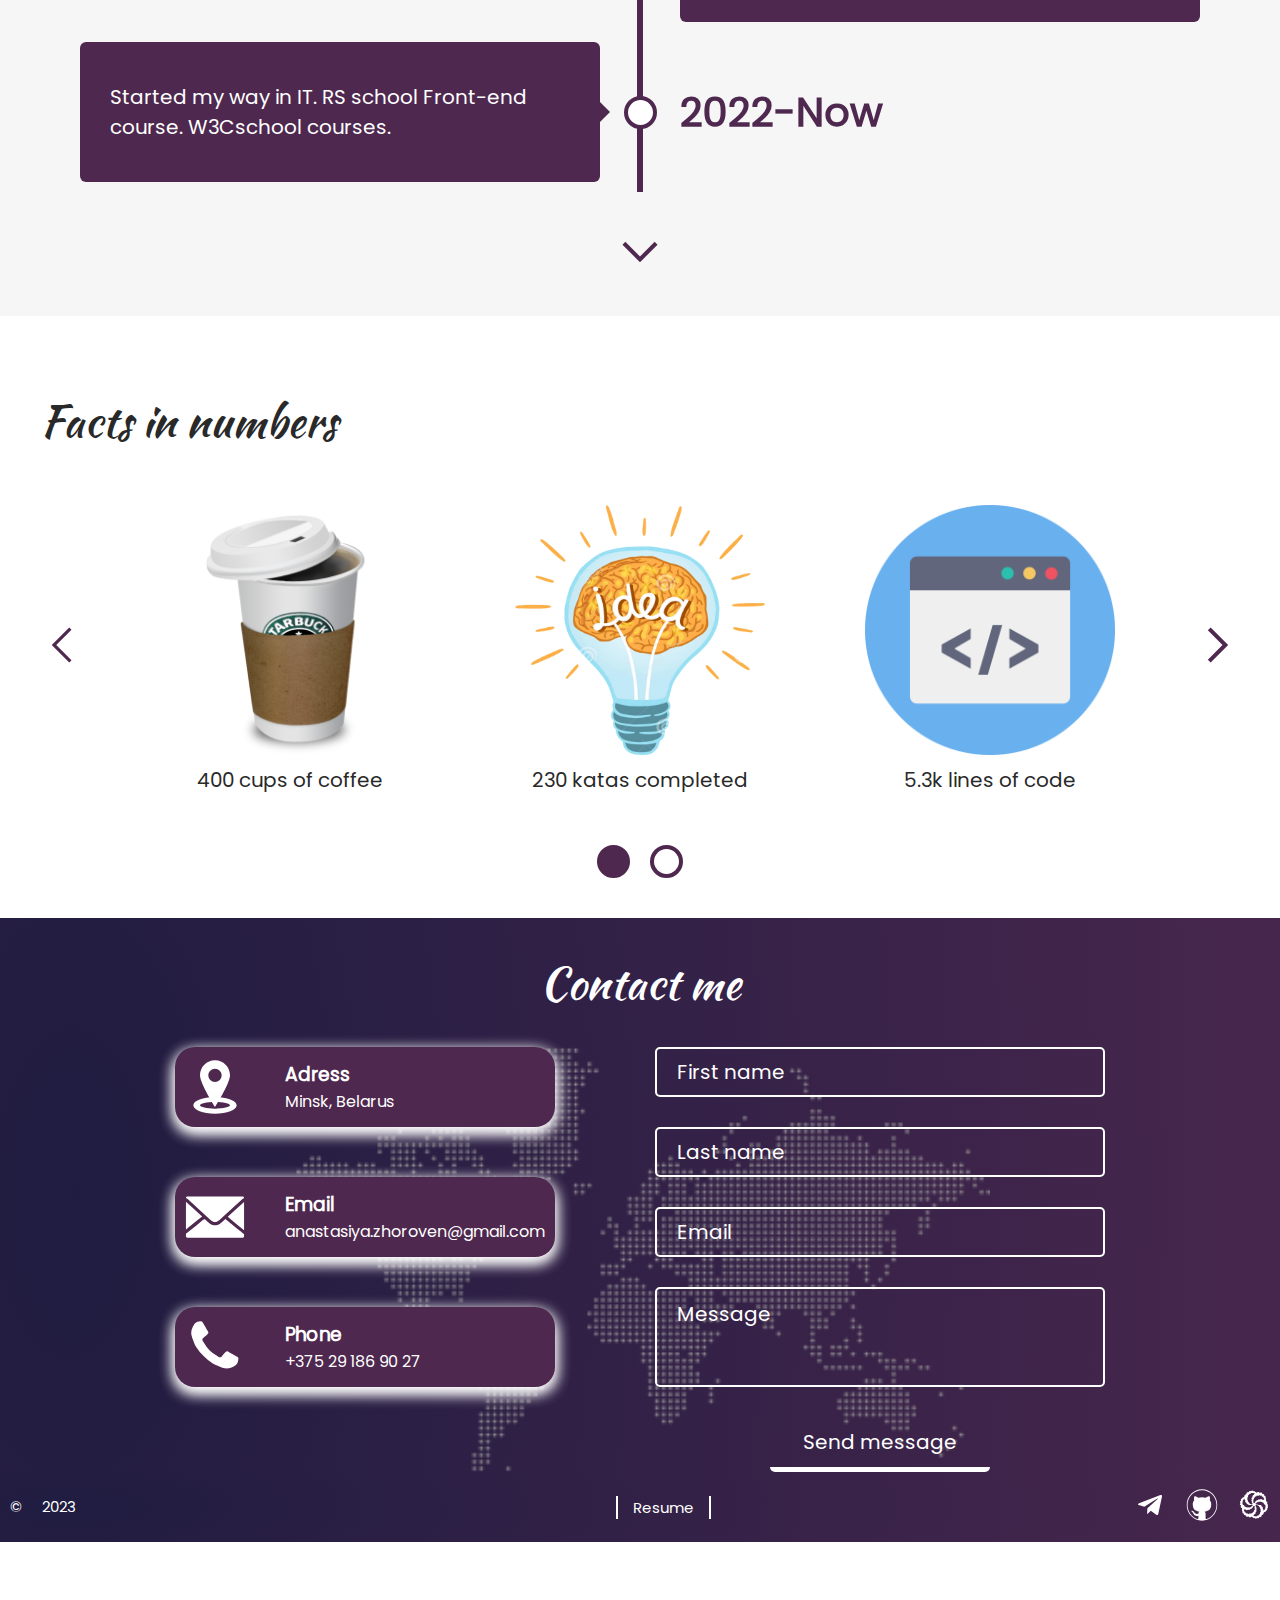
==== commit 822b9fbe: "change assets links" ====
--- a/index.html
+++ b/index.html
@@ -39,11 +39,11 @@
                 <span class="slogan">I am&nbsp;<span id="slogan-place"></span></span>
             </div>
             <div class="arrow-link">
-                <a href="#about-me" class="arrow"><img src="../assets/icons/arrow.svg" alt="arrow" class="arrow-icon"></a>
+                <a href="#about-me" class="arrow"><img src="assets/icons/arrow.svg" alt="arrow" class="arrow-icon"></a>
             </div>
         </section>
         <section class="container-section-about" id="about-me">
-            <img src=../assets/images/foto.png alt="foto" class="foto">
+            <img src="assets/images/foto.png" alt="foto" class="foto">
             <div class="section-about-text">
                 <h2 class="title-text">I'm Anastaiya Zhoroven,<br>beginner front-end developer<br>from Minsk, Bekarus</h2>
                 <p>I started my career as financial analyst in one of the "Big 4"company. I've been working in economics for 5 years and this year have decided to change the sphere.
@@ -61,7 +61,7 @@
                             <div class="bar" data-percentage="69.6%">69.6%</div>
                         </div>
                         <div class="skill-bar-name">
-                            <img src=../assets/icons/html2.png class="skill-icon">
+                            <img src=assets/icons/html2.png class="skill-icon">
                             <!-- <span class="skill">HTML</span> -->
                         </div>
                     </div>
@@ -70,7 +70,7 @@
                             <div class="bar" data-percentage="58.4%">58.4%</div>
                         </div>
                         <div class="skill-bar-name">
-                            <img src=../assets/icons/css2.png class="skill-icon">
+                            <img src=assets/icons/css2.png class="skill-icon">
                             <!-- <span class="skill">CSS</span> -->
                         </div>
                     </div>
@@ -79,7 +79,7 @@
                             <div class="bar" data-percentage="61.7%">61.7%</div>
                         </div>
                         <div class="skill-bar-name">
-                            <img src=../assets/icons/js2.png class="skill-icon">
+                            <img src=assets/icons/js2.png class="skill-icon">
                             <!-- <span class="skill">JavaScript</span> -->
                         </div>
                     </div>
@@ -88,7 +88,7 @@
                             <div class="bar" data-percentage="40.5%">40.5%</div>
                         </div>
                         <div class="skill-bar-name">
-                            <img src=../assets/icons/ts2.png class="skill-icon">
+                            <img src=assets/icons/ts2.png class="skill-icon">
                             <!-- <span class="skill">TypeScript</span> -->
                         </div>
                     </div>
@@ -97,7 +97,7 @@
                             <div class="bar" data-percentage="55.7%">55.7%</div>
                         </div>
                         <div class="skill-bar-name">
-                            <img src=../assets/icons/git.png class="skill-icon">
+                            <img src=assets/icons/git.png class="skill-icon">
                             <!-- <span class="skill">Git</span> -->
                         </div>
                     </div>
@@ -106,7 +106,7 @@
                             <div class="bar" data-percentage="80.9%">80.9%</div>
                         </div>
                         <div class="skill-bar-name">
-                            <img src=../assets/icons/figma2.png class="skill-icon">
+                            <img src=assets/icons/figma2.png class="skill-icon">
                             <!-- <span class="skill">Figma</span> -->
                         </div>
                     </div>
@@ -131,31 +131,31 @@
                 </div>
                 <!-- <div class="skill-list-holder">
                         <div class="skill-list">
-                            <img src="../assets/icons/team.png" alt="team player" class="skill-icon">
+                            <img src="assets/icons/team.png" alt="team player" class="skill-icon">
                             <span class="skill-name">Team player</span>
                         </div>
                         <div class="skill-list">
-                            <img src="../assets/icons/diligence.png" alt="team player" class="skill-icon">
+                            <img src="assets/icons/diligence.png" alt="team player" class="skill-icon">
                             <span class="skill-name">Diligence</span>
                         </div>
                         <div class="skill-list">
-                            <img src="../assets/icons/communication.png" alt="team player" class="skill-icon">
+                            <img src="assets/icons/communication.png" alt="team player" class="skill-icon">
                             <span class="skill-name">Communication</span>
                         </div>
                         <div class="skill-list">
-                            <img src="../assets/icons/openmind.png" alt="team player" class="skill-icon">
+                            <img src="assets/icons/openmind.png" alt="team player" class="skill-icon">
                             <span class="skill-name">Open-minded</span>
                         </div>
                         <div class="skill-list">
-                            <img src="../assets/icons/learning.png" alt="team player" class="skill-icon">
+                            <img src="assets/icons/learning.png" alt="team player" class="skill-icon">
                             <span class="skill-name">Fast-learning</span>
                         </div>
                         <!-- <div class="skill-list">
-                            <img src="../assets/icons/flexibility.png" alt="team player" class="skill-icon">
+                            <img src="assets/icons/flexibility.png" alt="team player" class="skill-icon">
                             <span class="skill-name">Flexibility</span>
                         </div> -->
                 <!-- <div class="skill-list">
-                            <img src="../assets/icons/commitment.png" alt="team player" class="skill-icon">
+                            <img src="assets/icons/commitment.png" alt="team player" class="skill-icon">
                             <span class="skill-name">Commitment</span>
                         </div>
                     </div> -->
@@ -165,12 +165,12 @@
                 <h3 class="skills-holder-title">Languages</h3>
                 <div class="languages">
                     <div class="language language-english">
-                        <!-- <img src="../assets/icons/english.png" alt="english" class="language-icon"> -->
+                        <!-- <img src="assets/icons/english.png" alt="english" class="language-icon"> -->
                         <h3 class="language-name">English</h3>
                         <span>B2 (Upper Intermediate)</span>
                     </div>
                     <div class="language language-german">
-                        <!-- <img src="../assets/icons/german.png" alt="english" class="language-icon"> -->
+                        <!-- <img src="assets/icons/german.png" alt="english" class="language-icon"> -->
                         <h3 class="language-name">German</h3>
                         <span>A2 (Pre-intermediate)</span>
                     </div>
@@ -219,7 +219,7 @@
                 </div>
             </div>
             <div class="timeline-arrow-link arrow-link">
-                <a href="#facts" class="arrow"><img src="../assets/icons/arrow_clr.svg" alt="arrow" class="arrow-icon"></a>
+                <a href="#facts" class="arrow"><img src="assets/icons/arrow_clr.svg" alt="arrow" class="arrow-icon"></a>
             </div>
         </section>
         <section class="container-section-facts" id="facts">
@@ -227,36 +227,36 @@
             <div class="slider-container">
                 <div class="slider-container-facts">
                     <div class="slider-arrow-container slider-arrow-left">
-                        <img src="../assets/icons/arrow-left.svg" alt="arrow" class="arrow-slider arrow-icon">
+                        <img src="assets/icons/arrow-left.svg" alt="arrow" class="arrow-slider arrow-icon">
                     </div>
                     <div class="facts-container">
                         <div class="fact-box" data-index="0">
-                            <img src="../assets/icons/coffee.png" alt="coffe" class="fact-icon">
+                            <img src="assets/icons/coffee.png" alt="coffe" class="fact-icon">
                             <span class="fact-desc">400 cups of coffee</span>
                         </div>
                         <div class="fact-box" data-index="1">
-                            <img src="../assets/icons/katas.png" alt="katas" class="fact-icon">
+                            <img src="assets/icons/katas.png" alt="katas" class="fact-icon">
                             <span class="fact-desc">230 katas completed</span>
                         </div>
                         <div class="fact-box" data-index="2">
-                            <img src="../assets/icons/code.png" alt="code" class="fact-icon">
+                            <img src="assets/icons/code.png" alt="code" class="fact-icon">
                             <span class="fact-desc">5.3k lines of code</span>
                         </div>
                         <div class="fact-box" data-index="3">
-                            <img src="../assets/icons/stackoverflow.png" alt="stackoverflow" class="fact-icon">
+                            <img src="assets/icons/stackoverflow.png" alt="stackoverflow" class="fact-icon">
                             <span class="fact-desc">300+ hours at stackoverflow</span>
                         </div>
                         <div class="fact-box" data-index="4">
-                            <img src="../assets/icons/codepen.png" alt="codepen" class="fact-icon">
+                            <img src="assets/icons/codepen.png" alt="codepen" class="fact-icon">
                             <span class="fact-desc">>1k codepen views</span>
                         </div>
                         <div class="fact-box" data-index="5">
-                            <img src="../assets/icons/images.png" alt="images" class="fact-icon">
+                            <img src="assets/icons/images.png" alt="images" class="fact-icon">
                             <span class="fact-desc">>500 images&icons downloaded</span>
                         </div>
                     </div>
                     <div class="slider-arrow-container slider-arrow-right">
-                        <img src="../assets/icons/arrow-right.svg" alt="arrow" class="arrow-slider arrow-icon">
+                        <img src="assets/icons/arrow-right.svg" alt="arrow" class="arrow-slider arrow-icon">
                     </div>
                 </div>
                 <div class="slider-container-dots">
@@ -274,21 +274,21 @@
             <div class="contact-box">
                 <div class="contact-info">
                     <a target="_blank" href="https://www.google.com/maps/@53.9108556,27.5743675,12z" class="info-box">
-                        <img src="../assets/icons/adress.svg" alt="adress" class="info-icon">
+                        <img src="assets/icons/adress.svg" alt="adress" class="info-icon">
                         <div class="info-text">
                             <h3>Adress</h3>
                             <p>Minsk, Belarus</p>
                         </div>
                     </a>
                     <a href="mailto:anastasiya.zhoroven@gmail.com" class="info-box">
-                        <img src="../assets/icons/email.svg" alt=email" class="info-icon">
+                        <img src="assets/icons/email.svg" alt=email" class="info-icon">
                         <div class="info-text">
                             <h3>Email</h3>
                             <p>anastasiya.zhoroven@gmail.com</p>
                         </div>
                     </a>
                     <a href="tel:+375291869027" class="info-box">
-                        <img src="../assets/icons/phone.svg" alt="phone" class="info-icon">
+                        <img src="assets/icons/phone.svg" alt="phone" class="info-icon">
                         <div class="info-text">
                             <h3>Phone</h3>
                             <p>+375 29 186 90 27</p>
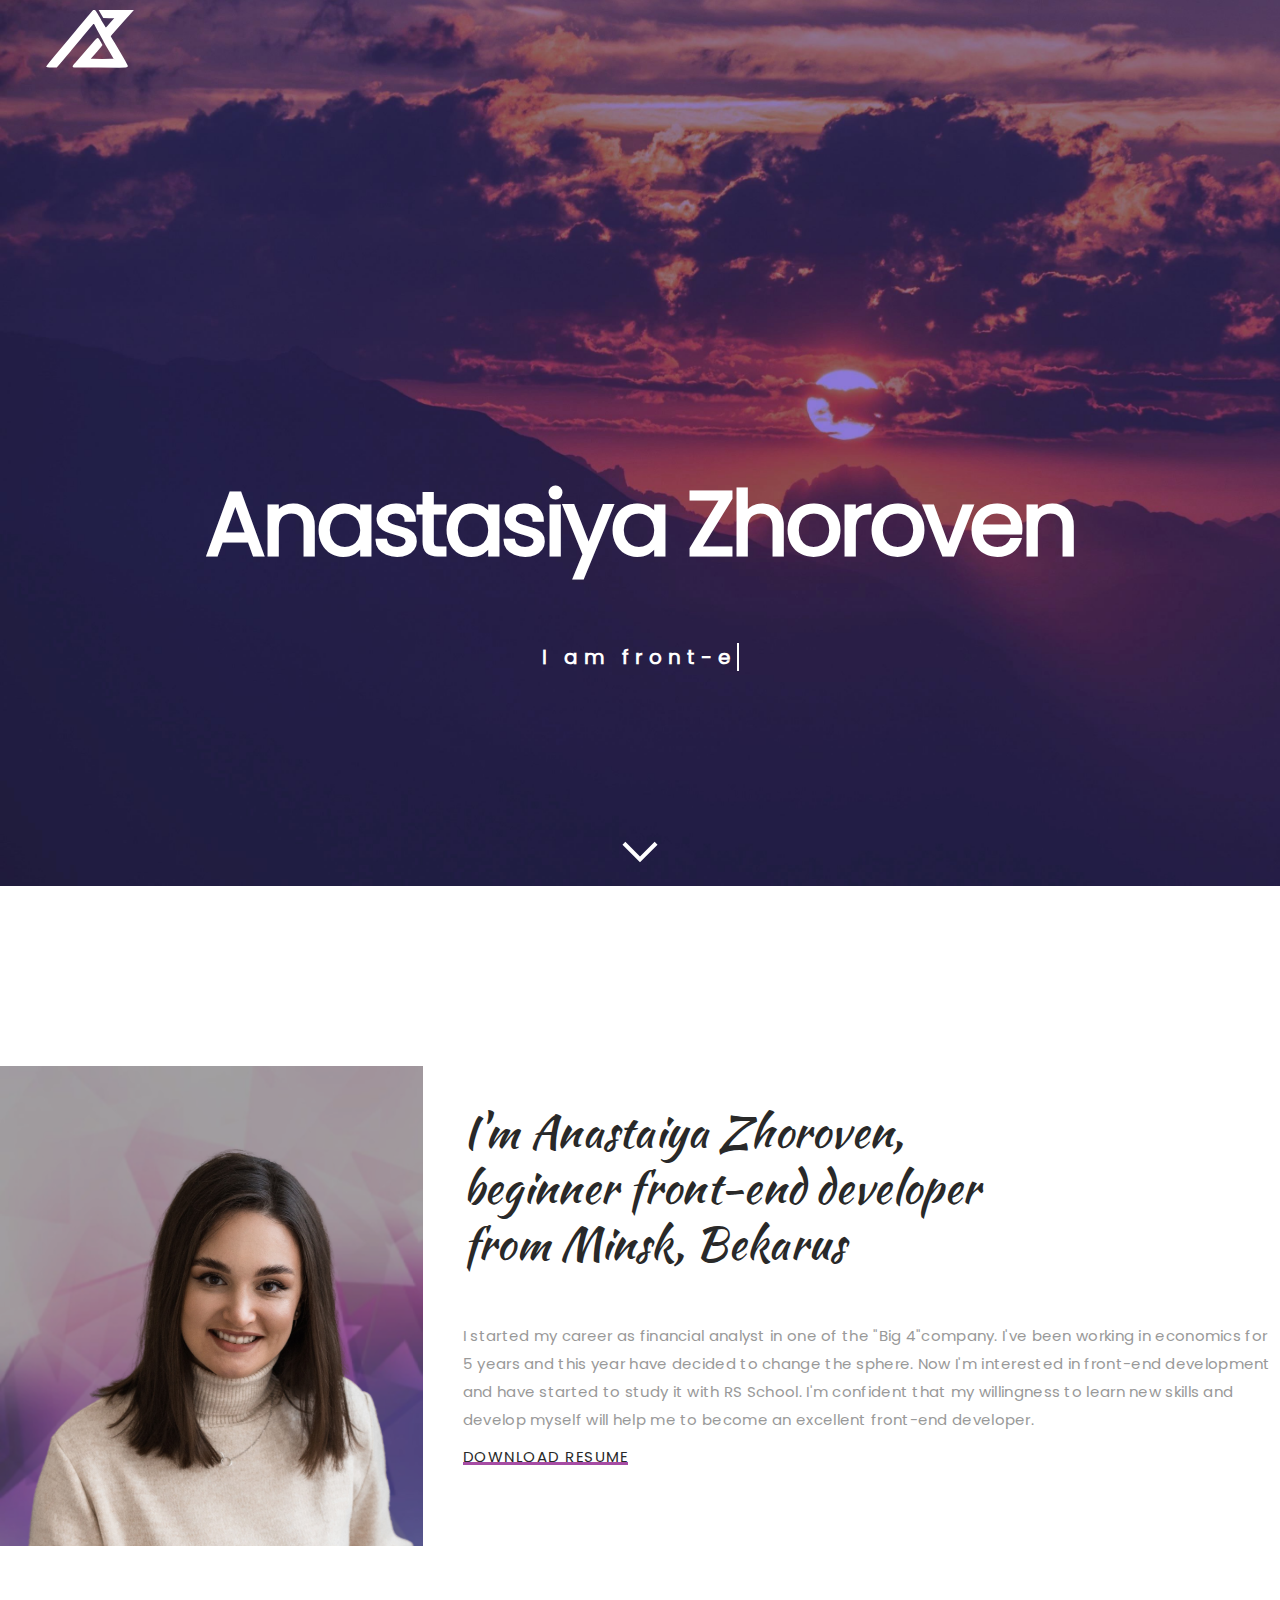
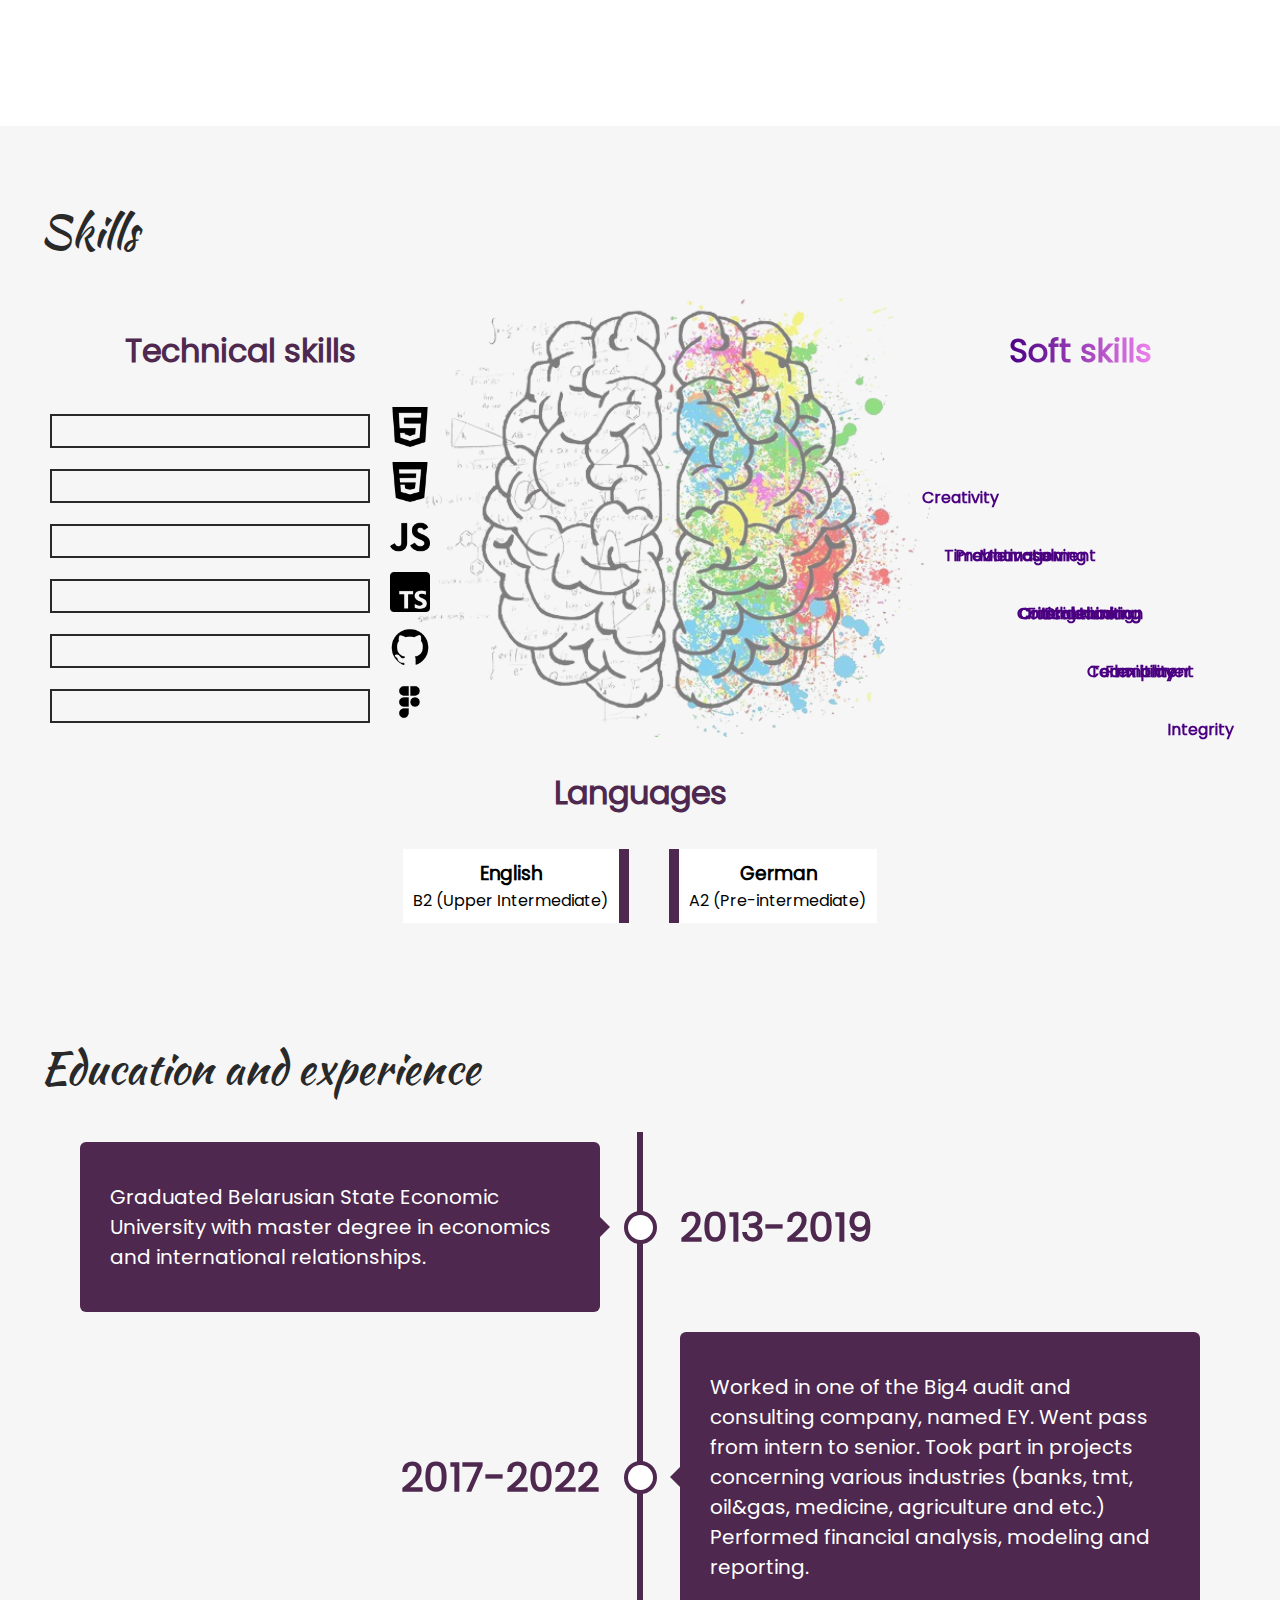
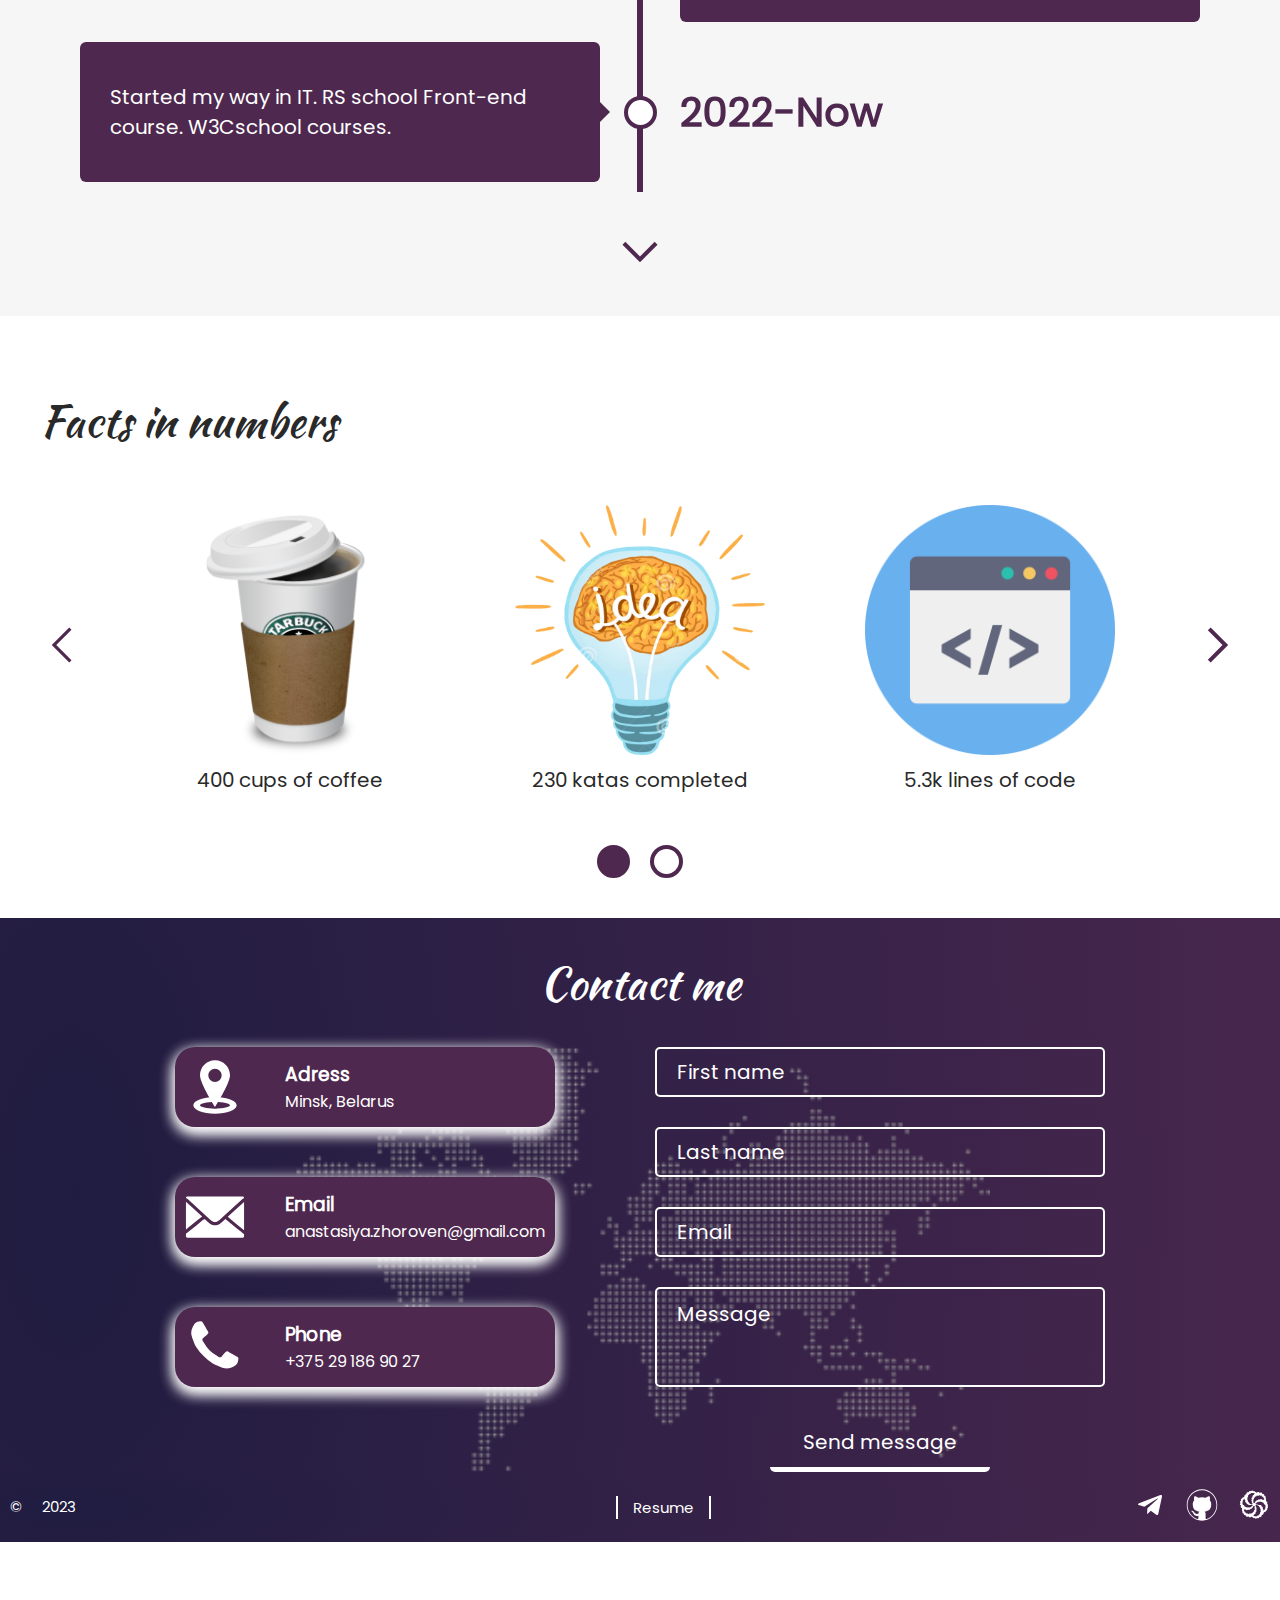
==== commit 21d5d48e: "make adjustment in responsive styles and refactoring + add cv file" ====
--- a/index.html
+++ b/index.html
@@ -7,6 +7,9 @@
     <meta name="viewport" content="width=device-width, initial-scale=1.0">
     <title>CV Anastasiya Zhoroven</title>
     <link rel="stylesheet" href="./styles/index.css">
+    <link rel="stylesheet" href="./styles/max-width-920.css">
+    <link rel="stylesheet" href="./styles/max-width-768.css">
+    <link rel="stylesheet" href="./styles/max-width-480.css">
     <link rel="stylesheet" href="./styles/skills_animation.css">
 </head>
 
@@ -16,11 +19,11 @@
             <a href="#home">
                 <img alt="logo" class="logo-image" />
             </a>
-            <!-- <div class="burger-menu">
+            <div class="burger-menu">
                 <div class="burger-menu-item"></div>
                 <div class="burger-menu-item"></div>
                 <div class="burger-menu-item"></div>
-            </div> -->
+            </div>
             <nav class="nav">
                 <ul class="nav-list">
                     <li class="nav-item"><a href="#about-me" class="nav-link">ABOUT ME</a></li>
@@ -48,7 +51,7 @@
                 <h2 class="title-text">I'm Anastaiya Zhoroven,<br>beginner front-end developer<br>from Minsk, Bekarus</h2>
                 <p>I started my career as financial analyst in one of the "Big 4"company. I've been working in economics for 5 years and this year have decided to change the sphere.
                     Now I'm interested in front-end development and have started to study it with RS School. I'm confident that my willingness to learn new skills and develop myself will help me to become an excellent front-end developer.</p>
-                <a class="colored-btn" href="#CV">DOWNLOAD RESUME</a>
+                <a class="colored-btn" href="https://anastasiya-zhoroven.github.io/cv/CV-Anastasiya-Zhoroven.pdf">DOWNLOAD RESUME</a>
             </div>
         </section>
         <section class="container-section-skills" id="skills">
@@ -62,7 +65,6 @@
                         </div>
                         <div class="skill-bar-name">
                             <img src=assets/icons/html2.png class="skill-icon">
-                            <!-- <span class="skill">HTML</span> -->
                         </div>
                     </div>
                     <div class="skill-bar-container skill-css">
@@ -71,7 +73,6 @@
                         </div>
                         <div class="skill-bar-name">
                             <img src=assets/icons/css2.png class="skill-icon">
-                            <!-- <span class="skill">CSS</span> -->
                         </div>
                     </div>
                     <div class="skill-bar-container skill-javascript">
@@ -80,7 +81,6 @@
                         </div>
                         <div class="skill-bar-name">
                             <img src=assets/icons/js2.png class="skill-icon">
-                            <!-- <span class="skill">JavaScript</span> -->
                         </div>
                     </div>
                     <div class="skill-bar-container skill-typescript">
@@ -89,7 +89,6 @@
                         </div>
                         <div class="skill-bar-name">
                             <img src=assets/icons/ts2.png class="skill-icon">
-                            <!-- <span class="skill">TypeScript</span> -->
                         </div>
                     </div>
                     <div class="skill-bar-container skill-git">
@@ -98,7 +97,6 @@
                         </div>
                         <div class="skill-bar-name">
                             <img src=assets/icons/git.png class="skill-icon">
-                            <!-- <span class="skill">Git</span> -->
                         </div>
                     </div>
                     <div class="skill-bar-container skill-figma">
@@ -107,70 +105,37 @@
                         </div>
                         <div class="skill-bar-name">
                             <img src=assets/icons/figma2.png class="skill-icon">
-                            <!-- <span class="skill">Figma</span> -->
                         </div>
                     </div>
                 </div>
                 <div class="soft-skills-holder">
                     <h3 class="skills-holder-title soft-skills-title">Soft skills</h3>
                     <div class="skills-list">
-                        <h4 class="html5">Team player</h4>
-                        <h4 class="css3">Critical thinking</h4>
-                        <h4 class="javascript">Communication</h4>
-                        <h4 class="jquery">Commitment</h4>
-                        <h4 class="npm">Open-minded</h4>
-                        <h4 class="git">Fast-learning</h4>
-                        <h4 class="python">Flexibility</h4>
-                        <h4 class="react-js">Motivations</h4>
-                        <h4 class="ajax">Creativity</h4>
-                        <h4 class="ruby">Diligence</h4>
-                        <h4 class="ruby-on-rails">Integrity</h4>
-                        <h4 class="django">Problem-solving</h4>
-                        <h4 class="json">Time management</h4>
-                    </div>
-                </div>
-                <!-- <div class="skill-list-holder">
-                        <div class="skill-list">
-                            <img src="assets/icons/team.png" alt="team player" class="skill-icon">
-                            <span class="skill-name">Team player</span>
-                        </div>
-                        <div class="skill-list">
-                            <img src="assets/icons/diligence.png" alt="team player" class="skill-icon">
-                            <span class="skill-name">Diligence</span>
-                        </div>
-                        <div class="skill-list">
-                            <img src="assets/icons/communication.png" alt="team player" class="skill-icon">
-                            <span class="skill-name">Communication</span>
-                        </div>
-                        <div class="skill-list">
-                            <img src="assets/icons/openmind.png" alt="team player" class="skill-icon">
-                            <span class="skill-name">Open-minded</span>
-                        </div>
-                        <div class="skill-list">
-                            <img src="assets/icons/learning.png" alt="team player" class="skill-icon">
-                            <span class="skill-name">Fast-learning</span>
-                        </div>
-                        <!-- <div class="skill-list">
-                            <img src="assets/icons/flexibility.png" alt="team player" class="skill-icon">
-                            <span class="skill-name">Flexibility</span>
-                        </div> -->
-                <!-- <div class="skill-list">
-                            <img src="assets/icons/commitment.png" alt="team player" class="skill-icon">
-                            <span class="skill-name">Commitment</span>
-                        </div>
-                    </div> -->
+                        <h4 class="skill-team-player">Team player</h4>
+                        <h4 class="skill-flexibility">Flexibility</h4>
+                        <h4 class="skill-communication">Communication</h4>
+                        <h4 class="skill-commitment">Commitment</h4>
+                        <h4 class="skill-integrity">Integrity</h4>
+                        <h4 class="skill-fast-learning">Fast-learning</h4>
+                        <h4 class="skill-critical-thinking">Critical thinking</h4>
+                        <h4 class="skill-motivation">Motivation</h4>
+                        <h4 class="skill-creativity">Creativity</h4>
+                        <h4 class="skill-diligence">Diligence</h4>
+                        <h4 class="skill-critical-thinking">Critical thinking</h4>
+                        <h4 class="skill-problem-solving">Problem-solving</h4>
+                        <h4 class="skill-time-management">Time management</h4>
+                    </div>
+                </div>
             </div>
             </div>
             <div class="section-languages-holder">
                 <h3 class="skills-holder-title">Languages</h3>
                 <div class="languages">
                     <div class="language language-english">
-                        <!-- <img src="assets/icons/english.png" alt="english" class="language-icon"> -->
                         <h3 class="language-name">English</h3>
                         <span>B2 (Upper Intermediate)</span>
                     </div>
                     <div class="language language-german">
-                        <!-- <img src="assets/icons/german.png" alt="english" class="language-icon"> -->
                         <h3 class="language-name">German</h3>
                         <span>A2 (Pre-intermediate)</span>
                     </div>
@@ -295,10 +260,9 @@
                         </div>
                     </a>
                 </div>
-                <!-- enctype="text/plain" onsubmit="this.submit(); this.reset(); return false;" -->
                 <form action="https://formsubmit.co/anastasiya.zhoroven@gmail.com" method="post" class="input-container">
                     <input type="hidden" name="_captcha" value="false">
-                    <input type="hidden" name="_next" value="http://127.0.0.1:5500/page/index.html#contacts">
+                    <input type="hidden" name="_next" value="https://anastasiya-zhoroven.github.io/cv/#contacts">
                     <input type="text" name="firstname" class="data" placeholder="First name">
                     <input type="text" name="lastname" class="data" placeholder="Last name">
                     <input type="email" name="email" class="data" placeholder="Email">
@@ -328,7 +292,10 @@
             </ul>
         </div>
     </footer>
-    <script src="./scripts/index.js"></script>
+    <script src="./scripts/header.js"></script>
+    <script src="./scripts/slogan.js"></script>
+    <script src="./scripts/skill-bar.js"></script>
+    <script src="./scripts/slider.js"></script>
 </body>
 
 </html>--- a/styles/index.css
+++ b/styles/index.css
@@ -24,6 +24,7 @@
 }
 
 .header-visible {
+    animation: fade-in 0.5s ease-in-out;
     background-color: #ffffffb8;
     z-index: 1;
 }
@@ -39,6 +40,8 @@
 }
 
 .container-header {
+    display: flex;
+    align-items: center;
     box-sizing: border-box;
     padding: 10px 40px;
     position: relative;
@@ -76,7 +79,7 @@
     align-items: center;
     list-style: none;
     padding-left: 30px;
-    gap: 35px;
+    gap: 15px;
 }
 
 .nav-link {
@@ -107,27 +110,27 @@
 
 
 .burger-menu {
-    display: flex;
+    display: none;
     flex-direction: column;
     justify-content: space-between;
     width: 30px;
     height: 22px;
+    margin-left: auto;
+    float: right;
+    z-index: 2;
 }
 
 .burger-menu:hover {
     cursor: pointer;
 }
 
-.burger-menu.active {
-    display: block;
-}
 
 .burger-menu-item {
     border-bottom: 2px solid #ffffff;
 }
 
-.burger-menu.active {
-    transform: rotate(90deg);
+.header-visible .burger-menu-item {
+    border-color: #ffffffb8;
 }
 
 
@@ -155,12 +158,13 @@
 
 .name {
     font-family: Poppins;
-    font-size: 100px;
+    font-size: 90px;
     color: #ffffff;
     font-weight: 600;
     letter-spacing: -0.045em;
     margin: auto;
     text-align: center;
+    padding: 0 20px;
 }
 
 .slogan {
@@ -305,19 +309,7 @@
     gap: 20px;
 }
 
-/* 
-.skill {
-    -webkit-animation: fade-in-text 2.2s 0.1s forwards;
-    -moz-animation: fade-in-text 2.2s 0.1s forwards;
-    animation: fade-in-text 2.2s 0.1s forwards;
-    opacity: 0;
-    float: left;
-    margin-top: 18px;
-    width: 50px;
-} */
-
 .bar {
-    /* border-radius: 3px; */
     height: 30px;
     float: right;
     overflow: hidden;
@@ -333,145 +325,6 @@
     border: 2px solid #292929;
     width: 100%;
 }
-
-/* .bar-animation {
-    animation: wipe-enter 1s 1;
-    transition: width 1s linear;
-    width: attr(data-percentage);
-} */
-
-/* @keyframes wipe-enter {
-	0% {
-		transition: width 50%;
-	}
-	50% {
-		transition: width 100%;
-	}
-} */
-
-/* .bar::after {
-    -webkit-animation: fade-in-text 2.2s 0.1s forwards;
-    -moz-animation: fade-in-text 2.2s 0.1s forwards;
-    animation: fade-in-text 2.2s 0.1s forwards;
-    color: #fff;
-    content: attr(data-percentage);
-    font-weight: 700;
-    position: absolute;
-    right: 16px;
-    top: 17px;
-}
-
-.skill-html .bar {
-    background-color: #64b2d1;
-    -webkit-animation: show-bar-html 1.2s 0.1s forwards;
-    -moz-animation: show-bar-html 1.2s 0.1s forwards;
-    animation: show-bar-html 1.2s 0.1s forwards;
-}
-
-.skill-css .bar {
-    background-color: #64b2d1;
-    -webkit-animation: show-bar-css 1.2s 0.1s forwards;
-    -moz-animation: show-bar-css 1.2s 0.1s forwards;
-    animation: show-bar-css 1.2s 0.1s forwards;
-}
-
-.skill-javascript .bar {
-    background-color: #64b2d1;
-    -webkit-animation: show-bar-javascript 1.2s 0.1s forwards;
-    -moz-animation: show-bar-javascript 1.2s 0.1s forwards;
-    animation: show-bar-javascript 1.2s 0.1s forwards;
-}
-
-.skill-typescript .bar {
-    background-color: #64b2d1;
-    -webkit-animation: show-bar-typescript 1.2s 0.1s forwards;
-    -moz-animation: show-bar-typescript 1.2s 0.1s forwards;
-    animation: show-bar-typescript 1.2s 0.1s forwards;
-}
-
-.skill-git .bar {
-    background-color: #64b2d1;
-    -webkit-animation: show-bar-git 1.2s 0.1s forwards;
-    -moz-animation: show-bar-git 1.2s 0.1s forwards;
-    animation: show-bar-git 1.2s 0.1s forwards;
-}
-
-.skill-figma .bar {
-    background-color: #64b2d1;
-    -webkit-animation: show-bar-figma 1.2s 0.1s forwards;
-    -moz-animation: show-bar-figma 1.2s 0.1s forwards;
-    animation: show-bar-figma 1.2s 0.1s forwards;
-}
-
-@-webkit-keyframes show-bar-html {
-    0% {
-        width: 0;
-    }
-
-    100% {
-        width: 69.6%;
-    }
-}
-
-@-webkit-keyframes show-bar-css {
-    0% {
-        width: 0;
-    }
-
-    100% {
-        width: 58.4%;
-    }
-}
-
-@-webkit-keyframes show-bar-javascript {
-    0% {
-        width: 0;
-    }
-
-    100% {
-        width: 61.7%;
-    }
-}
-
-@-webkit-keyframes show-bar-typescript {
-    0% {
-        width: 0;
-    }
-
-    100% {
-        width: 40.5%;
-    }
-}
-
-@-webkit-keyframes show-bar-git {
-    0% {
-        width: 0;
-    }
-
-    100% {
-        width: 55.7%;
-    }
-}
-
-@-webkit-keyframes show-bar-figma {
-    0% {
-        width: 0;
-    }
-
-    100% {
-        width: 80.9%;
-    }
-}
-
-@-webkit-keyframes fade-in-text {
-    0% {
-        opacity: 0;
-    }
-
-    100% {
-        opacity: 1;
-    }
-} */
 
 .soft-skills-holder {
     display: flex;
@@ -747,7 +600,6 @@
 
 .fact-icon {
     max-width: 250px;
-    /* max-height: 250px; */
     width: 100%;
 }
 
@@ -920,17 +772,8 @@
     font-weight: normal;
     font-size: 20px;
     line-height: 40px;
-    /* box-shadow: inset 0 -10px 0 #ffffff; */
-    color: #ffffff;
-}
-
-/* 
-.send-btn::after {
-    border-radius: 5px;
-    border: 5px solid #ffffff;
-    content: "";
-    display: inherit;
-} */
+    color: #ffffff;
+}
 
 .send-btn:hover,
 .send-btn:focus,
@@ -939,18 +782,7 @@
     cursor: pointer;
     color: #292929;
     background-color: #ffffff;
-    /* box-shadow: inset 0 -52px 0 #ffffff; */
-}
-
-/* 
-.send-btn:hover::before,
-.send-btn:focus::before,
-.send-btn:active::before {
-    border-radius: 5px;
-    border: 5px solid #ffffff;
-    content: "";
-    display: inherit;
-} */
+}
 
 .footer-container {
     display: flex;
@@ -984,17 +816,6 @@
     line-height: 50px;
     color: #fff;
 }
-
-/* .github-link {
-    text-decoration: none;
-    font-family: Poppins;
-    font-style: normal;
-    font-weight: normal;
-    font-size: 15px;
-    line-height: 50px;
-    color: #fff;
-    cursor: pointer;
-} */
 
 .resume-link {
     text-decoration: none;
@@ -1066,254 +887,4 @@
     transition: .3s;
     background: url("../assets/icons/codewars_clr.svg");
     background-size: 100%;
-}
-
-@media only screen and (max-width: 920px) {
-
-    .nav-link {
-        font-size: 12px;
-    }
-
-    .name {
-        font-size: 90px;
-    }
-
-    .title-text {
-        font-size: 40px;
-        line-height: 40px;
-    }
-
-    .skills-holder-title {
-        font-size: 25px;
-    }
-
-    .section-skills-holder {
-        background-size: 40%;
-        gap: 300px;
-    }
-
-    .skill-icon {
-        width: 35px;
-        height: 35px;
-    }
-
-    .timeline-text {
-        font-size: 18px;
-    }
-
-    .fact-desc {
-        font-size: 15px;
-    }
-
-    .info-box {
-        gap: 30px;
-    }
-
-    .info-icon {
-        width: 50px;
-        height: 50px;
-
-    }
-
-    .data {
-        height: 45px;
-    }
-
-
-}
-
-@media only screen and (max-width: 768px) {
-
-    .name {
-        font-size: 80px;
-    }
-
-    .container-section-about {
-        flex-direction: column;
-        align-items: center;
-    }
-
-    .foto {
-        width: 350px;
-        height: 400px;
-    }
-
-    .title-text {
-        font-size: 30px;
-        line-height: 30px;
-    }
-
-    .section-about-text {
-        align-items: center;
-        padding: 0 20px;
-    }
-
-    .section-skills-holder {
-        background-size: 40%;
-        gap: 200px;
-    }
-
-    .skill-icon {
-        width: 30px;
-        height: 30px;
-    }
-
-    .timeline-year {
-        font-size: 25px;
-    }
-
-    .content {
-        padding: 15px 20px;
-    }
-
-    .timeline-text {
-        font-size: 15px;
-    }
-
-    .fact-box:nth-child(n+3) {
-        display: none;
-    }
-
-    .slider-dot:nth-child(n+3) {
-        display: block;
-    }
-
-    .slider-dot:nth-child(n+4) {
-        display: none;
-    }
-
-    .contact-box {
-        gap: 50px;
-    }
-
-    .info-box {
-        font-size: 15px;
-        gap: 20px;
-    }
-
-    .info-icon {
-        width: 40px;
-        height: 40px;
-    }
-
-}
-
-@media only screen and (max-width: 320px) {
-
-    .name {
-        font-size: 50px;
-    }
-
-    .foto {
-        max-width: 350px;
-        width: 100%;
-        max-height: 400px;
-        height: 100%;
-    }
-
-
-    .section-title {
-        font-size: 30px;
-        line-height: 30px;
-    }
-    
-    .section-skills-holder {
-        flex-direction: column;
-        background-image: none;
-        gap: 20px;
-        margin-bottom: 20px;
-    }
-
-    .languages {
-        flex-direction: column;
-    }
-
-    .fact-box:nth-child(n+2) {
-        display: none;
-    }
-
-    .slider-dot:nth-child(n+2) {
-        display: block;
-    }
-
-    .slider-dot {
-        width: 5px;
-        height: 5px;
-        border-width: 1px;
-    }
-
-    .fact-desc {
-        font-size: 10px;
-    }
-
-    .contact-box {
-        flex-direction: column;
-    }
-
-    .info-box {
-        font-size: 10px;
-    }
-
-    .arrow-icon {
-        width: 30px;
-        height: 30px;
-    }
-
-    .container-section-education {
-        padding: 10px;
-    }
-
-    .timeline::after {
-        left: 35%;
-    }
-
-    .timeline-box-left .content-box::before {
-        content: " ";
-        height: 0;
-        position: absolute;
-        top: calc(50% - 10px);
-        width: 0;
-        z-index: 1;
-        left: 30px;
-        border: medium solid #4e284f;
-        border-width: 10px 10px 10px 0;
-        border-color: transparent #4e284f transparent transparent;
-    }
-    
-    .timeline-box-left .content-box::after {
-        left: -55px;
-        width: 10px;
-        height: 10px;
-        border-width: 3px;
-    }
-
-    .timeline-box-left {
-        flex-flow: row;
-    }
-    
-    .timeline-box-left .timeline-box-year {
-        justify-content: end;
-    }
-
-    .timeline-box-right .content-box::after {
-        left: -55px;
-        width: 10px;
-        height: 10px;
-        border-width: 3px;
-    }
-
-    .timeline-year {
-        font-size: 15px;
-    }
-
-    .content-box {
-        padding: 5px 15px;
-    }
-
-    .timeline-text {
-        font-size: 10px;
-    }
-
-    
-
 }--- a/styles/max-width-920.css
+++ b/styles/max-width-920.css
@@ -0,0 +1,49 @@
+@media only screen and (max-width: 920px) {
+
+    .nav-link {
+        font-size: 12px;
+    }
+
+    .title-text {
+        font-size: 40px;
+        line-height: 40px;
+    }
+
+    .skills-holder-title {
+        font-size: 25px;
+    }
+
+    .section-skills-holder {
+        background-size: 40%;
+        gap: 300px;
+    }
+
+    .skill-icon {
+        width: 35px;
+        height: 35px;
+    }
+
+    .timeline-text {
+        font-size: 18px;
+    }
+
+    .fact-desc {
+        font-size: 15px;
+    }
+
+    .info-box {
+        gap: 30px;
+    }
+
+    .info-icon {
+        width: 50px;
+        height: 50px;
+
+    }
+
+    .data {
+        height: 45px;
+    }
+
+
+}--- a/styles/max-width-768.css
+++ b/styles/max-width-768.css
@@ -0,0 +1,138 @@
+@media only screen and (max-width: 768px) {
+
+    .header-visible .nav {
+        display: none;
+    }
+
+    .burger-menu {
+        display: flex;
+    }
+
+    .header-visible .burger-menu-item {
+        border-color: #999999;
+    }
+
+    header.side-bar-visible {
+        background-color: transparent;
+    }
+
+    .side-bar-visible .nav {
+        display: flex;
+        position: fixed;
+        right: 0;
+        height: 100%;
+        background-color: #ffffffb8;
+        top: 0;
+        z-index: 1;
+        animation: fade-in 0.5s ease-in-out;
+    }
+
+    .side-bar-visible .nav-list {
+        flex-direction: column;
+        margin-top: 100px;
+        padding-right: 30px;
+    }
+
+    .side-bar-visible .burger-menu {
+        transform: rotate(90deg);
+    }
+
+    .side-bar-visible .burger-menu-item {
+        border-color: #999999;
+    }
+
+    .name {
+        font-size: 80px;
+    }
+
+    .container-section-about {
+        flex-direction: column;
+        align-items: center;
+    }
+
+    .foto {
+        width: 350px;
+        height: 400px;
+    }
+
+    .title-text {
+        font-size: 30px;
+        line-height: 30px;
+    }
+
+    .section-about-text {
+        align-items: center;
+        padding: 0 20px;
+    }
+
+    .section-skills-holder {
+        background-size: 40%;
+        gap: 200px;
+    }
+
+    .skill-icon {
+        width: 30px;
+        height: 30px;
+    }
+
+    .skills-list {
+        font-size: 10px;
+    }
+
+    .timeline-year {
+        font-size: 25px;
+    }
+
+    .content {
+        padding: 15px 20px;
+    }
+
+    .timeline-text {
+        font-size: 15px;
+    }
+
+    .fact-box:nth-child(n+3) {
+        display: none;
+    }
+
+    .slider-dot:nth-child(n+3) {
+        display: block;
+    }
+
+    .slider-dot:nth-child(n+4) {
+        display: none;
+    }
+
+    .contact-box {
+        gap: 40px;
+    }
+
+    .info-box {
+        font-size: 10px;
+        gap: 20px;
+    }
+
+    .info-icon {
+        width: 30px;
+        height: 30px;
+    }
+
+    .input-container {
+        max-width: 350px;
+    }
+
+    input::placeholder {
+        font-size: 18px;
+    }
+
+    textarea::placeholder {
+        font-size: 18px;
+    }
+
+    .send-btn {
+        font-size: 20px;
+        height: 45px;
+        width: 190px;
+    }
+
+}--- a/styles/max-width-480.css
+++ b/styles/max-width-480.css
@@ -0,0 +1,183 @@
+@media only screen and (max-width: 480px) {
+
+    .name {
+        font-size: 50px;
+    }
+
+    .foto {
+        max-width: 350px;
+        width: 100%;
+        max-height: 400px;
+        height: 100%;
+    }
+
+
+    .section-title {
+        font-size: 30px;
+        line-height: 30px;
+        text-align: center;
+    }
+
+    .container-section-skills {
+        align-items: center;
+    }
+
+    .section-skills-holder {
+        flex-direction: column;
+        background-image: none;
+        gap: 20px;
+        margin-bottom: 20px;
+    }
+
+    .skills-list {
+        min-height: 240px;
+    }
+
+    .languages {
+        flex-direction: column;
+    }
+
+    .container-section-facts {
+        align-items: center;
+    }
+
+    .slider-container {
+        gap: 40px;
+    }
+
+    .fact-box:nth-child(n+2) {
+        display: none;
+    }
+
+    .slider-dot:nth-child(n+2) {
+        display: block;
+    }
+
+    .slider-dot {
+        width: 5px;
+        height: 5px;
+        border-width: 1px;
+    }
+
+    .fact-desc {
+        font-size: 10px;
+    }
+
+    .contact-box {
+        flex-direction: column;
+    }
+
+    .info-box {
+        font-size: 10px;
+    }
+
+    .arrow-icon {
+        width: 30px;
+        height: 30px;
+    }
+
+    .container-section-education {
+        padding: 10px;
+        align-items: center;
+    }
+
+    .timeline::after {
+        left: 18%;
+        width: 6px;
+    }
+
+    .timeline-box-left .content-box::before {
+        content: " ";
+        height: 0;
+        position: absolute;
+        top: calc(50% - 10px);
+        width: 0;
+        z-index: 1;
+        left: 5px;
+        border: medium solid #4e284f;
+        border-width: 10px 10px 10px 0;
+        border-color: transparent #4e284f transparent transparent;
+    }
+
+    .timeline-box-left .content-box::after {
+        left: -16px;
+        width: 10px;
+        height: 10px;
+        border-width: 3px;
+        top: calc(50% - 8.5px);
+    }
+
+    .timeline-box-left {
+        flex-flow: row;
+    }
+
+    .timeline-box-left .timeline-box-year {
+        justify-content: end;
+    }
+
+    .timeline-box-right .content-box::after {
+        left: -16px;
+        width: 10px;
+        height: 10px;
+        border-width: 3px;
+        top: calc(50% - 8.5px);
+    }
+
+    .timeline-box-right .content-box::before {
+        left: 5px;
+    }
+
+    .timeline-box-year {
+        width: 20%;
+    }
+
+    .timeline-year {
+        font-size: 15px;
+        padding: 20px;
+    }
+
+    .content-box {
+        padding: 5px 15px;
+        width: 80%;
+    }
+
+    .timeline-text {
+        font-size: 10px;
+    }
+
+    .timeline-arrow-link {
+        justify-content: start;
+        margin-left: calc(18% - 15px);
+    }
+
+    .contact-info {
+        gap: 30px;
+    }
+
+    input::placeholder {
+        font-size: 15px;
+    }
+
+    textarea::placeholder {
+        font-size: 15px;
+    }
+
+    .send-btn {
+        font-size: 15px;
+        height: 40px;
+        width: 180px;
+    }
+
+    .footer-info-socials {
+        gap: 10px;
+    }
+
+    .footer-info-socials {
+        padding-left: 15px;
+    }
+
+    .social-link {
+        width: 20px;
+        height: 20px;
+    }
+}--- a/styles/skills_animation.css
+++ b/styles/skills_animation.css
@@ -16,7 +16,6 @@
 }
 
 .skills-list h4 {
-  /* background-image: linear-gradient(to left, violet, indigo); */
   color: indigo;
   position: absolute;
   transform: translate(-50%, -50%);
@@ -27,62 +26,62 @@
   white-space: nowrap;
 }
 
-.ajax {
+.skill-creativity {
   --center: 10%;
   --radius: 10%;
   --rotationTime: 3s;
 }
 
-.json,
-.django,
-.react-js {
+.skill-time-management,
+.skill-problem-solving,
+.skill-motivation {
   --center: 30%;
   --radius: 30%;
   --rotationTime: 5s;
 }
 
-.django {
+.skill-problem-solving {
   --startDelay: -1.5s;
 }
 
-.react-js {
+.skill-motivation {
   --startDelay: -3.5s;
 }
 
-.ruby {
+.skill-diligence {
   --startDelay: -1.6s;
 }
 
-.ruby-on-rails {
+.skill-critical-thinking {
   --startDelay: -3.2s;
 }
 
-.git {
+.skill-fast-learning {
   --startDelay: -4.8s;
 }
 
-.python {
+.skill-critical-thinking {
   --startDelay: -6.4s;
 }
 
-.html5,
-.css3,
-.jquery {
+.skill-team-player,
+.skill-flexibility,
+.skill-commitment {
   --center: 70%;
   --radius: 30%;
   --rotationTime: 5s;
 }
 
-.jquery {
+.skill-commitment {
   --startDelay: -1.5s;
 }
 
-.css3 {
+.skill-flexibility {
   --startDelay: -3.5s;
 }
 
 
-.npm {
+.skill-integrity {
   --center: 90%;
   --radius: 10%;
   --rotationTime: 3s;
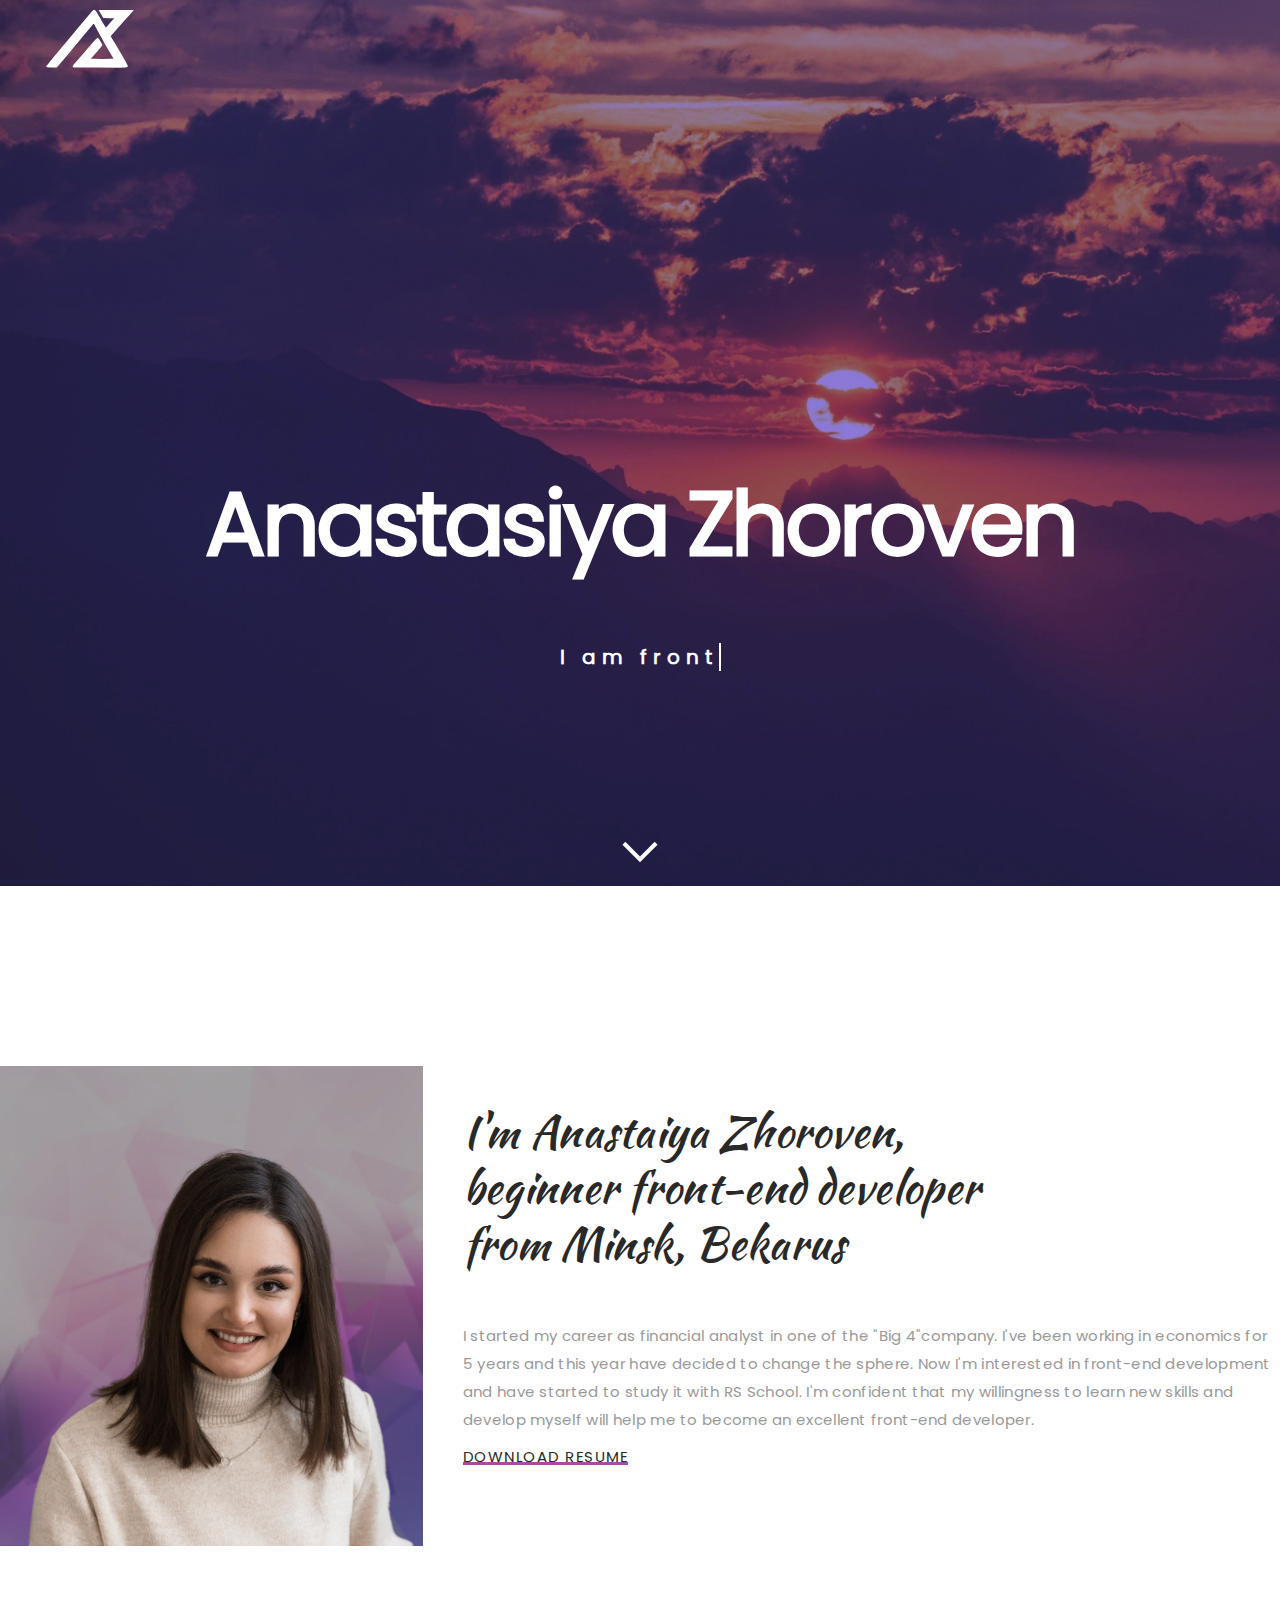
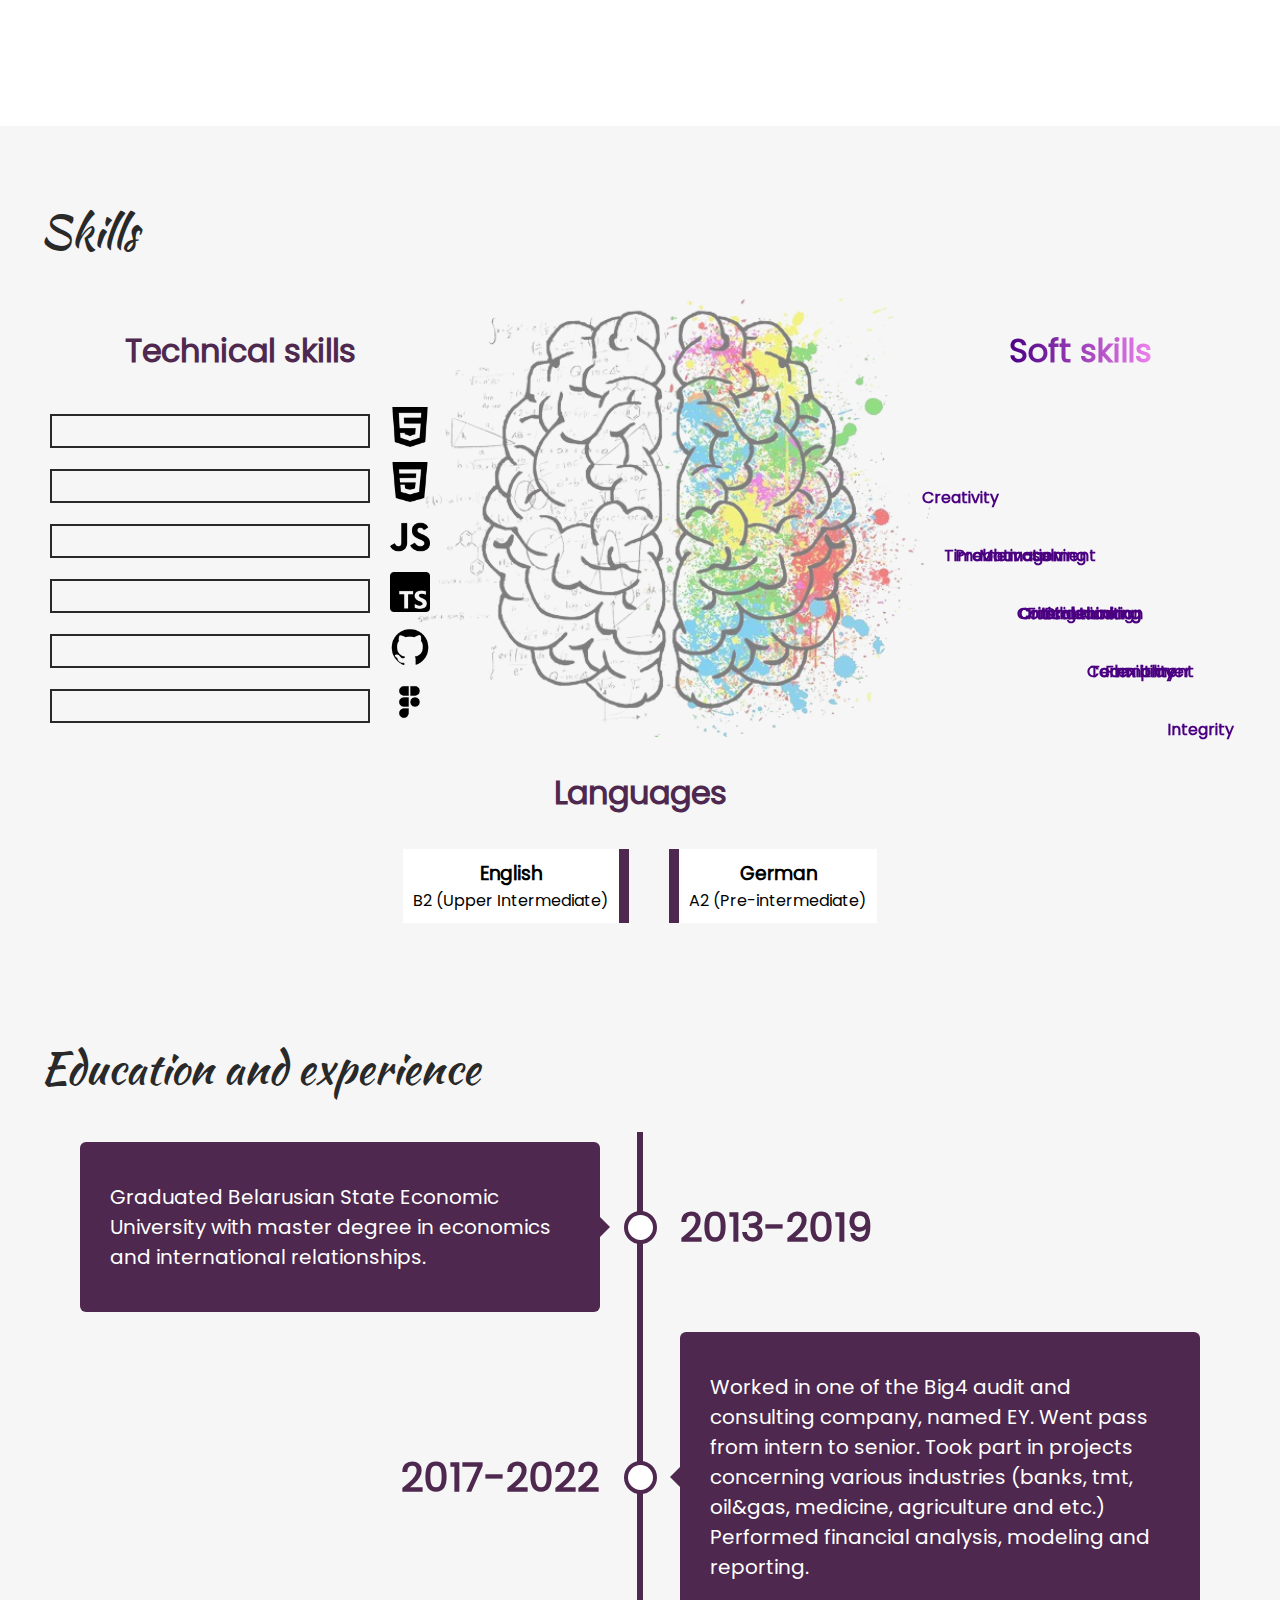
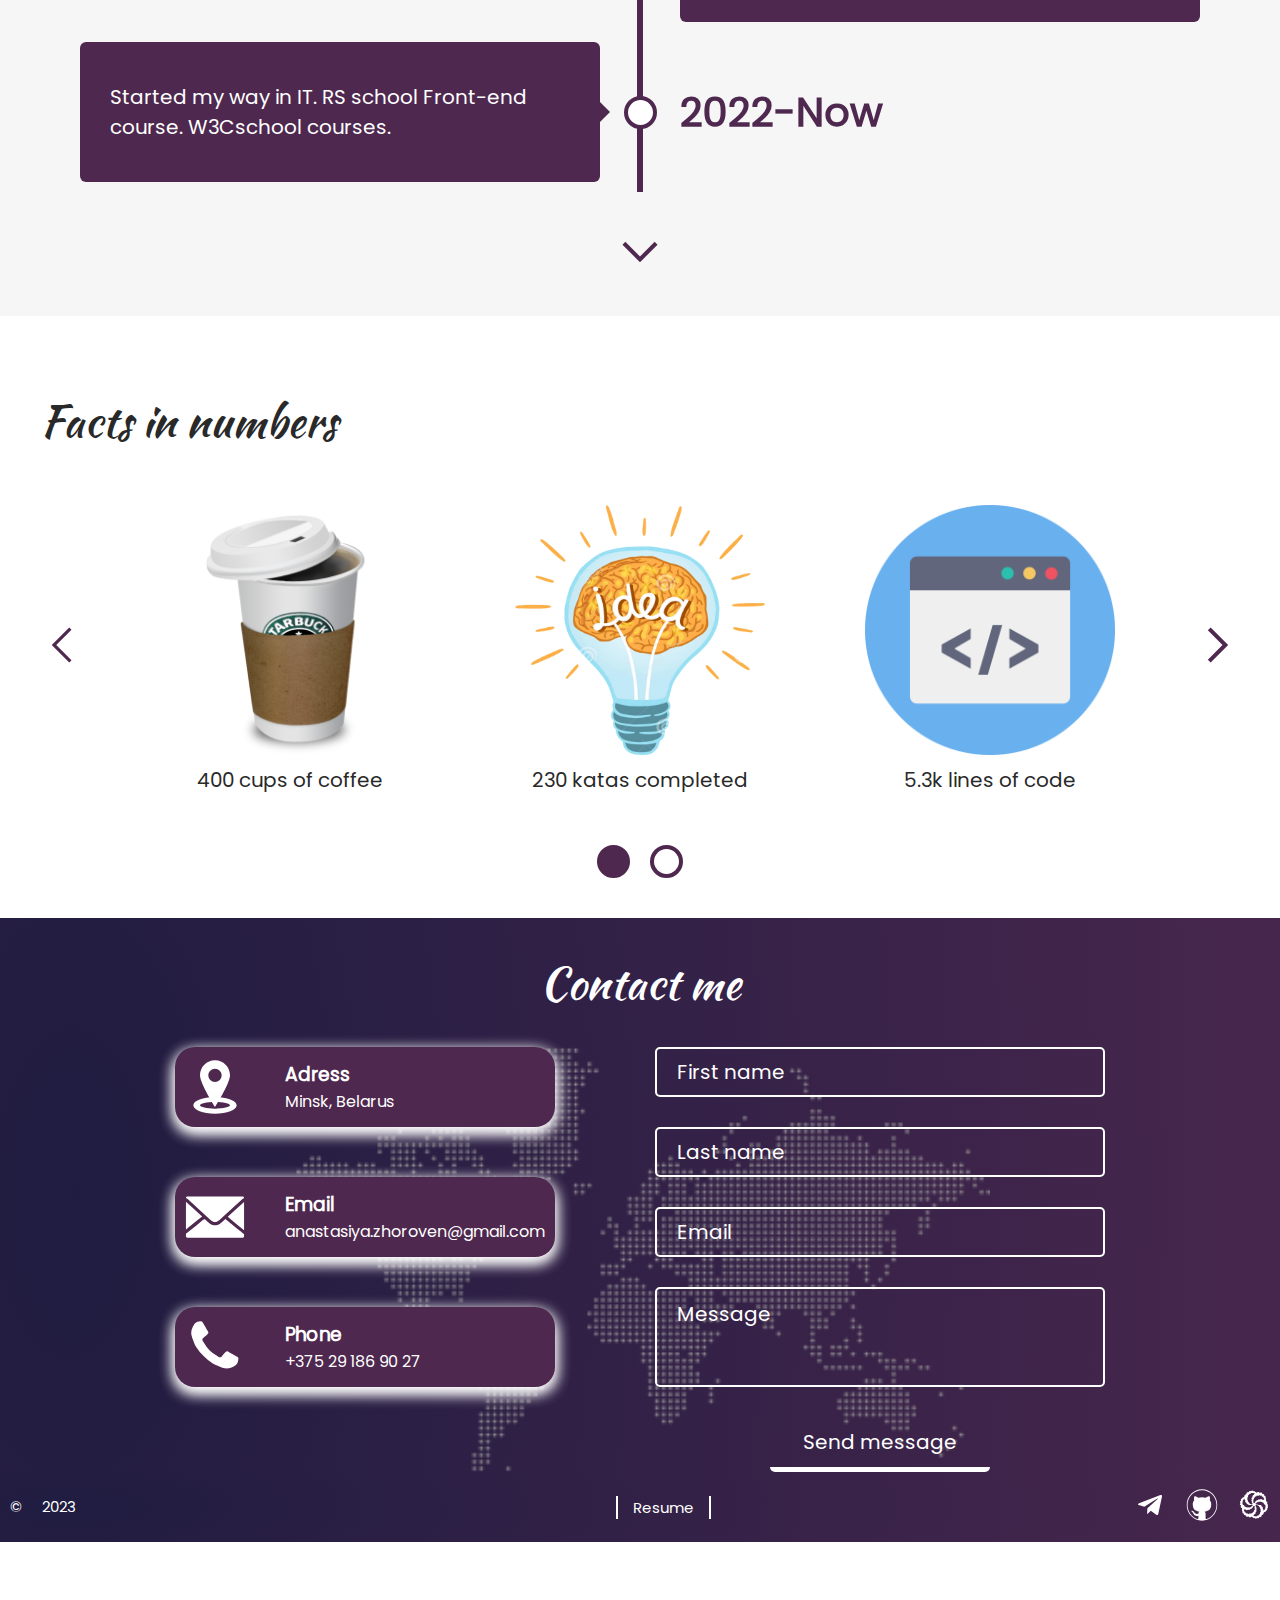
==== commit 2a3c0d84: "change download cv file" ====
--- a/index.html
+++ b/index.html
@@ -51,7 +51,7 @@
                 <h2 class="title-text">I'm Anastaiya Zhoroven,<br>beginner front-end developer<br>from Minsk, Bekarus</h2>
                 <p>I started my career as financial analyst in one of the "Big 4"company. I've been working in economics for 5 years and this year have decided to change the sphere.
                     Now I'm interested in front-end development and have started to study it with RS School. I'm confident that my willingness to learn new skills and develop myself will help me to become an excellent front-end developer.</p>
-                <a class="colored-btn" href="https://anastasiya-zhoroven.github.io/cv/CV-Anastasiya-Zhoroven.pdf">DOWNLOAD RESUME</a>
+                <a target="_blank" class="colored-btn" href="CV-Anastasiya-Zhoroven.pdf" download>DOWNLOAD RESUME</a>
             </div>
         </section>
         <section class="container-section-skills" id="skills">
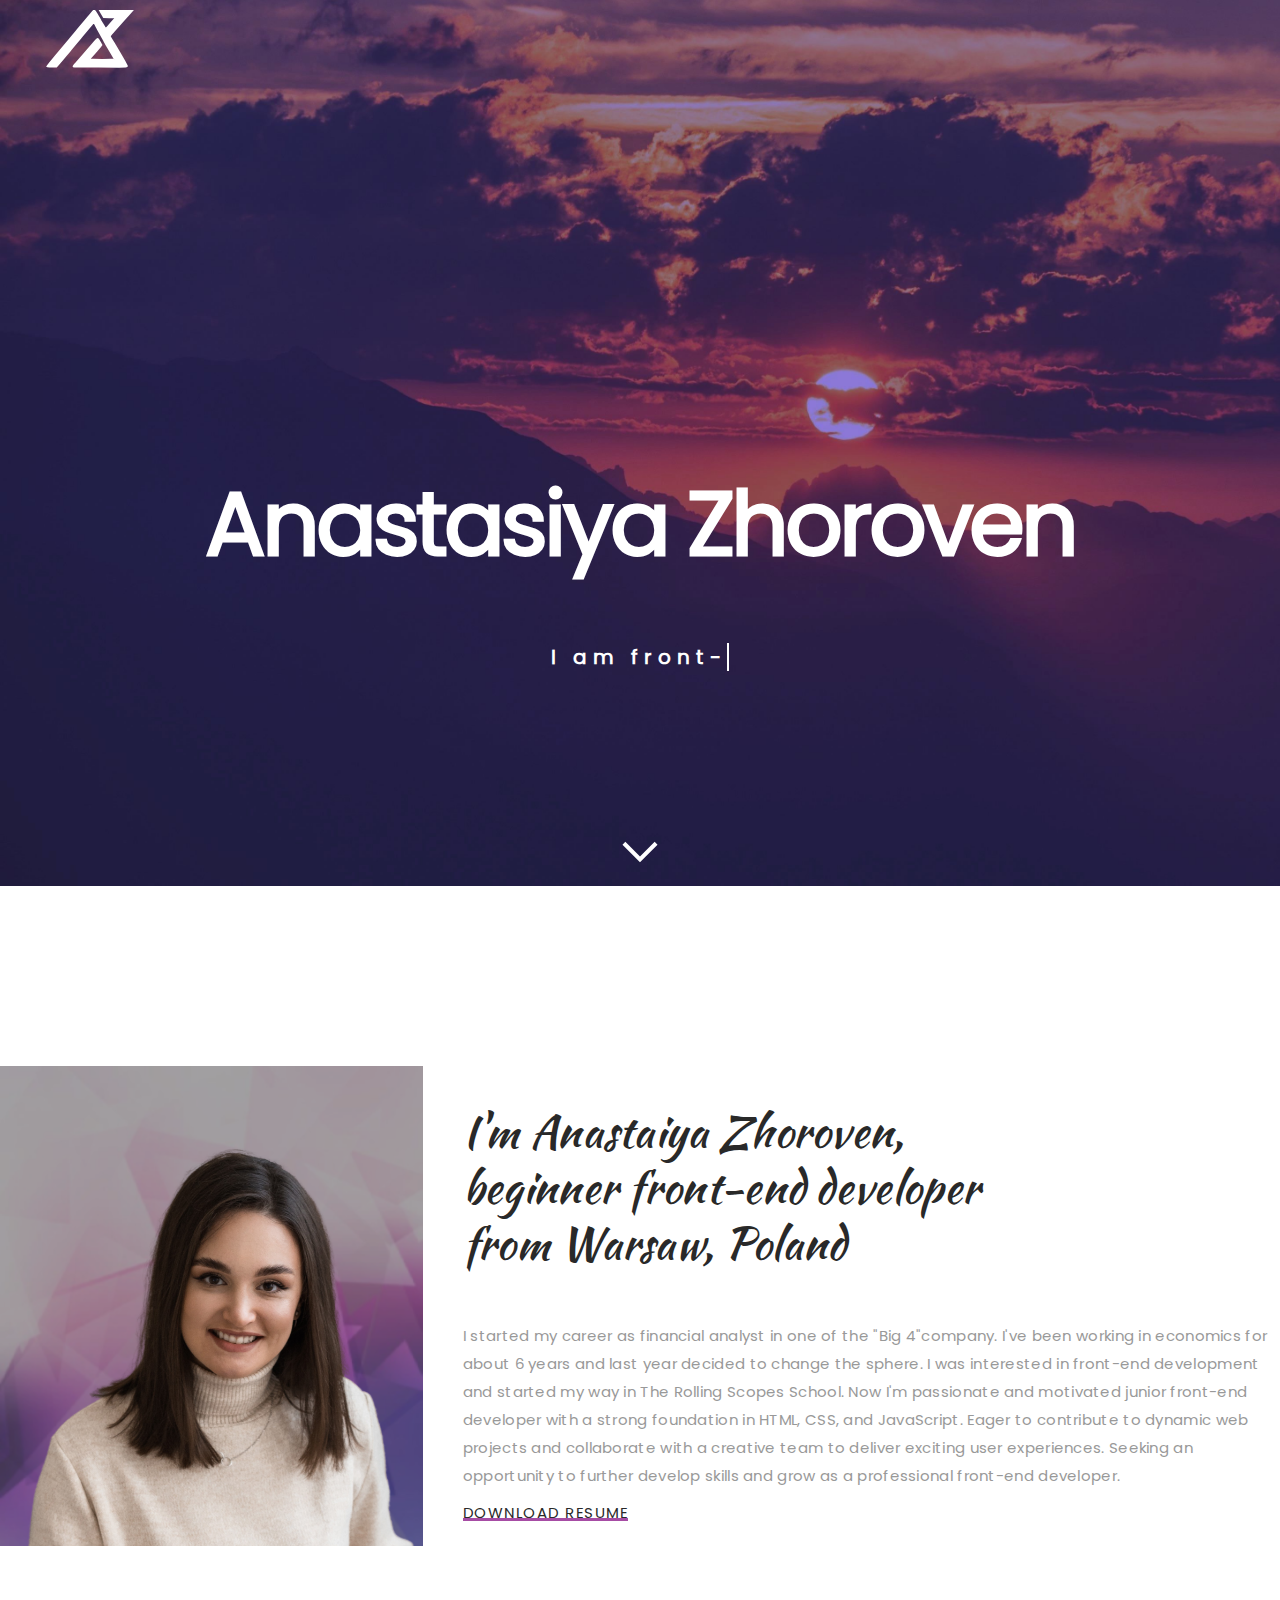
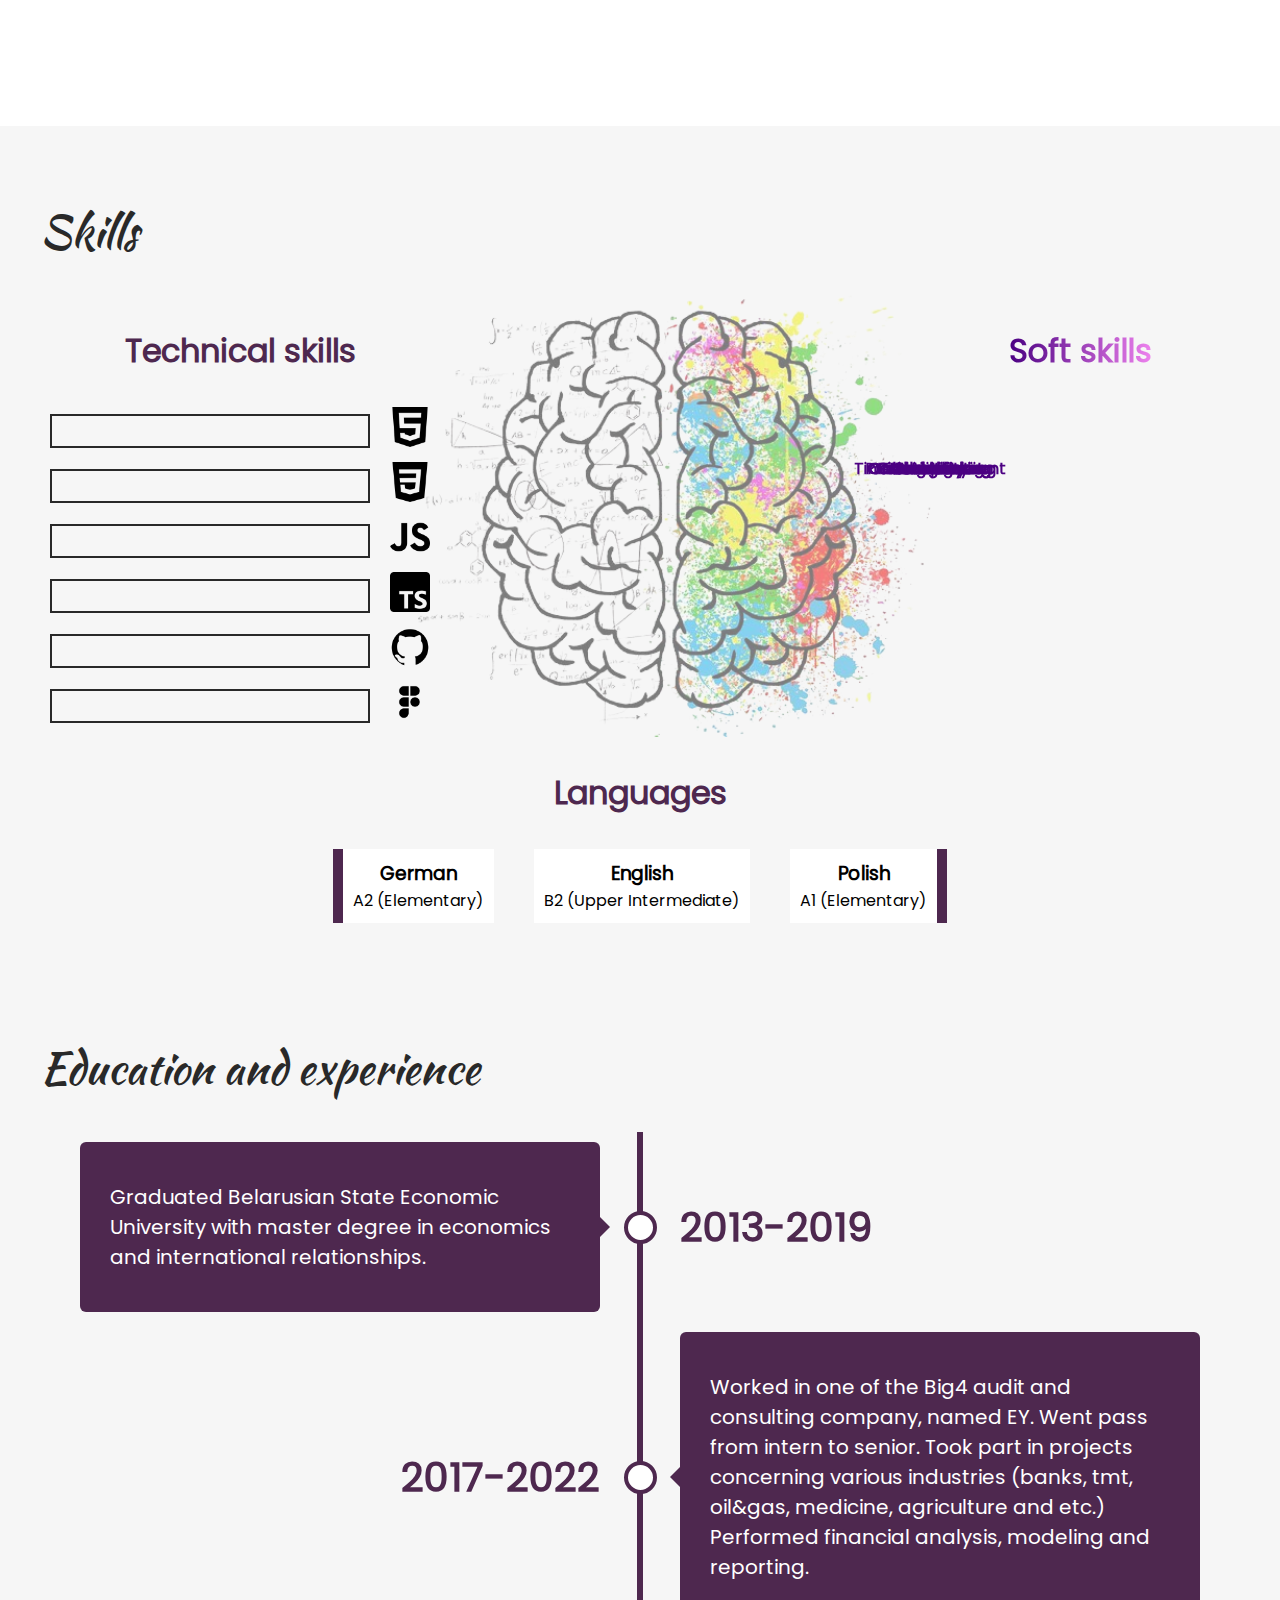
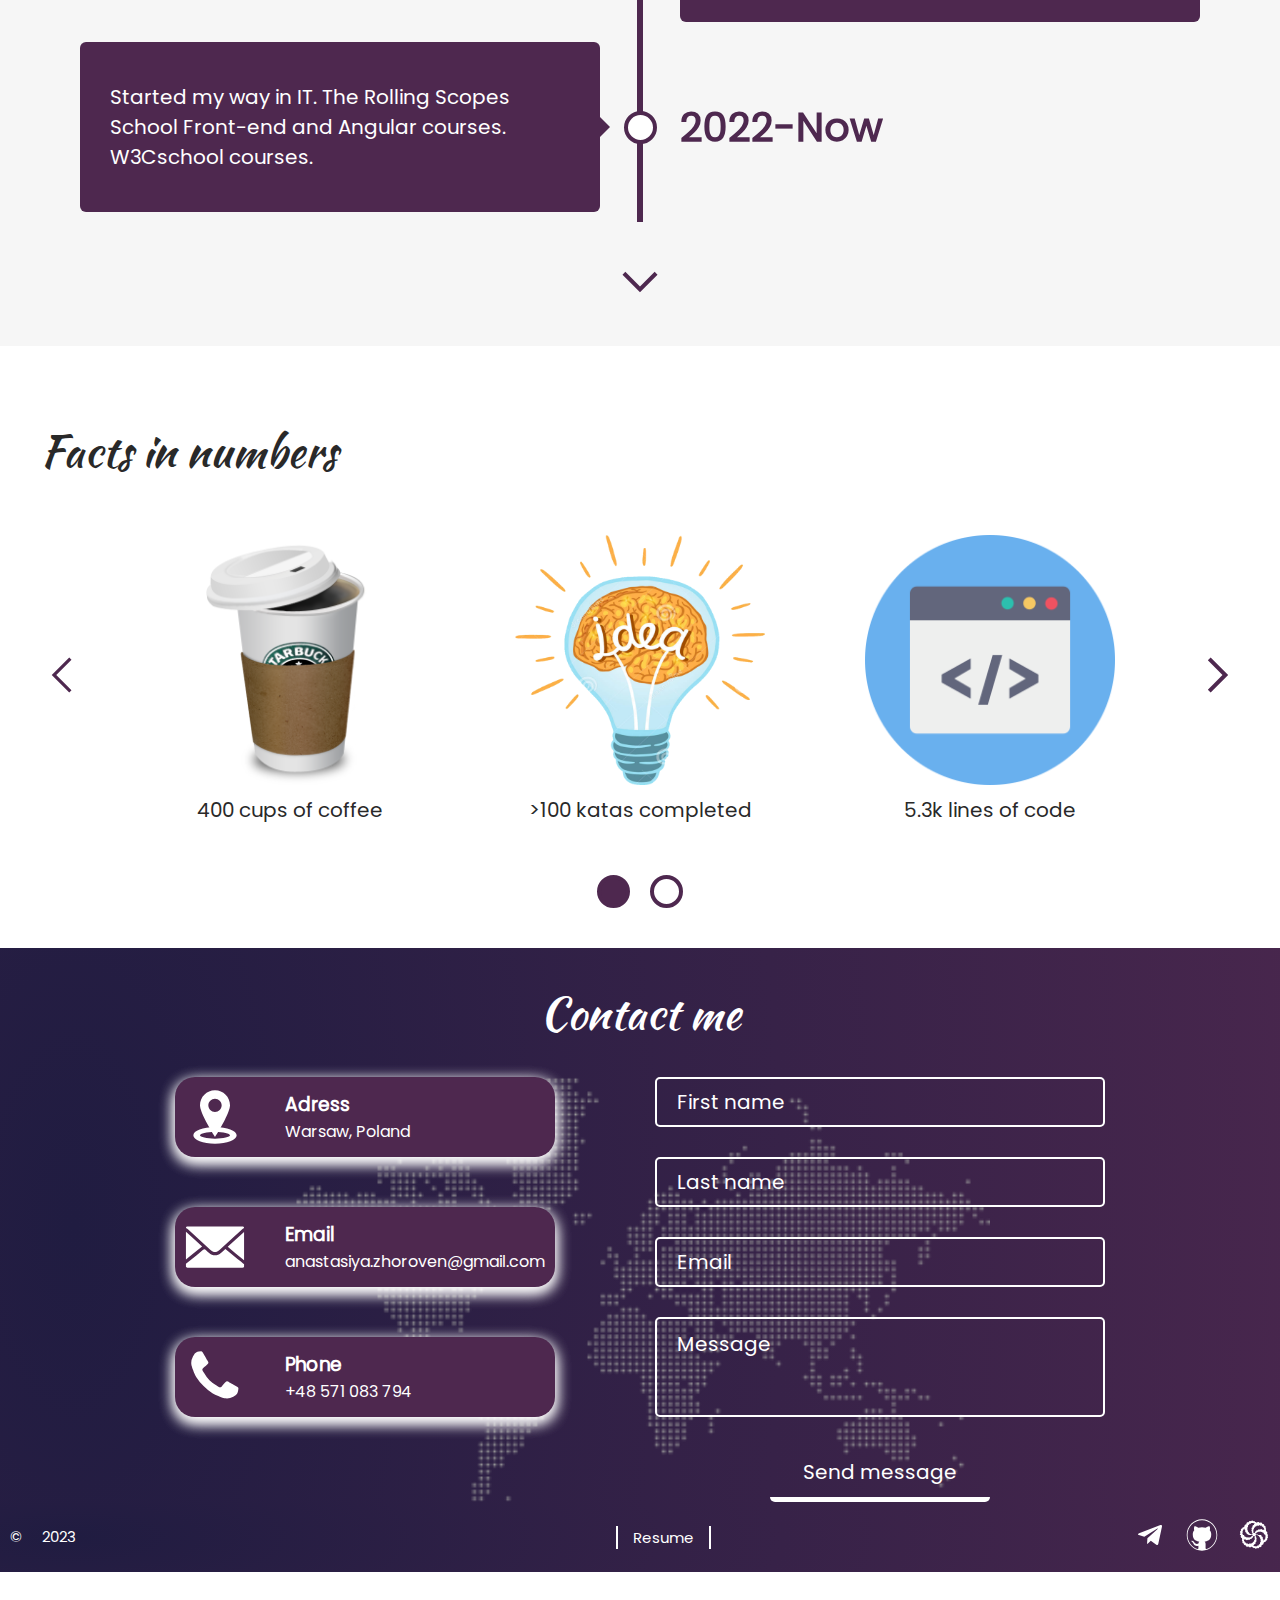
==== commit 12bddee4: "add info updates and change CV file" ====
--- a/index.html
+++ b/index.html
@@ -48,9 +48,9 @@
         <section class="container-section-about" id="about-me">
             <img src="assets/images/foto.png" alt="foto" class="foto">
             <div class="section-about-text">
-                <h2 class="title-text">I'm Anastaiya Zhoroven,<br>beginner front-end developer<br>from Minsk, Bekarus</h2>
-                <p>I started my career as financial analyst in one of the "Big 4"company. I've been working in economics for 5 years and this year have decided to change the sphere.
-                    Now I'm interested in front-end development and have started to study it with RS School. I'm confident that my willingness to learn new skills and develop myself will help me to become an excellent front-end developer.</p>
+                <h2 class="title-text">I'm Anastaiya Zhoroven,<br>beginner front-end developer<br>from Warsaw, Poland</h2>
+                <p>I started my career as financial analyst in one of the "Big 4"company. I've been working in economics for about 6 years and last year decided to change the sphere.
+                    I was interested in front-end development and started my way in The Rolling Scopes School. Now I'm passionate and motivated junior front-end developer with a strong foundation in HTML, CSS, and JavaScript. Eager to contribute to dynamic web projects and collaborate with a creative team to deliver exciting user experiences. Seeking an opportunity to further develop skills and grow as a professional front-end developer.</p>
                 <a target="_blank" class="colored-btn" href="CV-Anastasiya-Zhoroven.pdf" download>DOWNLOAD RESUME</a>
             </div>
         </section>
@@ -131,13 +131,17 @@
             <div class="section-languages-holder">
                 <h3 class="skills-holder-title">Languages</h3>
                 <div class="languages">
+                    <div class="language language-german">
+                        <h3 class="language-name">German</h3>
+                        <span>A2 (Elementary)</span>
+                    </div>
                     <div class="language language-english">
                         <h3 class="language-name">English</h3>
                         <span>B2 (Upper Intermediate)</span>
                     </div>
-                    <div class="language language-german">
-                        <h3 class="language-name">German</h3>
-                        <span>A2 (Pre-intermediate)</span>
+                    <div class="language language-polish">
+                        <h3 class="language-name">Polish</h3>
+                        <span>A1 (Elementary)</span>
                     </div>
                 </div>
             </div>
@@ -176,7 +180,7 @@
                     <div class="content-box">
                         <div class="content">
                             <p class="timeline-text">Started my way in IT.
-                                RS school Front-end course.
+                                The Rolling Scopes School Front-end and Angular courses.
                                 W3Cschool courses.
                             </p>
                         </div>
@@ -201,7 +205,7 @@
                         </div>
                         <div class="fact-box" data-index="1">
                             <img src="assets/icons/katas.png" alt="katas" class="fact-icon">
-                            <span class="fact-desc">230 katas completed</span>
+                            <span class="fact-desc">>100 katas completed</span>
                         </div>
                         <div class="fact-box" data-index="2">
                             <img src="assets/icons/code.png" alt="code" class="fact-icon">
@@ -242,7 +246,7 @@
                         <img src="assets/icons/adress.svg" alt="adress" class="info-icon">
                         <div class="info-text">
                             <h3>Adress</h3>
-                            <p>Minsk, Belarus</p>
+                            <p>Warsaw, Poland</p>
                         </div>
                     </a>
                     <a href="mailto:anastasiya.zhoroven@gmail.com" class="info-box">
@@ -252,11 +256,11 @@
                             <p>anastasiya.zhoroven@gmail.com</p>
                         </div>
                     </a>
-                    <a href="tel:+375291869027" class="info-box">
+                    <a href="tel:+48571083794" class="info-box">
                         <img src="assets/icons/phone.svg" alt="phone" class="info-icon">
                         <div class="info-text">
                             <h3>Phone</h3>
-                            <p>+375 29 186 90 27</p>
+                            <p>+48 571 083 794</p>
                         </div>
                     </a>
                 </div>
--- a/styles/index.css
+++ b/styles/index.css
@@ -35,7 +35,7 @@
 
 
 .container {
-    max-width: 1280px;
+    /* max-width: 1280px; */
     margin: auto;
 }
 
@@ -383,12 +383,12 @@
     padding: 10px;
 }
 
-.language-english {
-    border-right: 10px solid #4e284f;
-}
-
 .language-german {
     border-left: 10px solid #4e284f;
+}
+
+.language-polish {
+    border-right: 10px solid #4e284f;
 }
 
 .language-name {
--- a/styles/skills_animation.css
+++ b/styles/skills_animation.css
@@ -19,8 +19,8 @@
   color: indigo;
   position: absolute;
   transform: translate(-50%, -50%);
-  top: var(--center);
-  left: var(--center);
+  /* top: var(--center);
+  left: var(--center); */
   animation: rotate var(--rotationTime) linear infinite;
   animation-delay: var(--startDelay);
   white-space: nowrap;
@@ -99,14 +99,16 @@
   }
 
   25% {
-    opacity: 0;
-    top: calc(var(--center) - var(--radius) / var(--sqrt-of-2));
+    opacity: 0.5;
+    /* left: 100%;
+    top: 0%; */
+    top:  calc(var(--center) - var(--radius) / var(--sqrt-of-2));
     left: calc(var(--center) + var(--radius) / var(--sqrt-of-2));
   }
 
-  30% {
+  /* 30% {
     opacity: 0;
-  }
+  } */
 
   50% {
     opacity: 0;
@@ -115,12 +117,14 @@
   }
 
   75% {
-    opacity: 0;
+    opacity: 0.5;
+    left: 0%;
+    top: 100%;
     top: calc(var(--center) + var(--radius) / var(--sqrt-of-2));
     left: calc(var(--center) - var(--radius) / var(--sqrt-of-2));
   }
 
-  80% {
+  /* 80% {
     opacity: 0;
-  }
+  } */
 }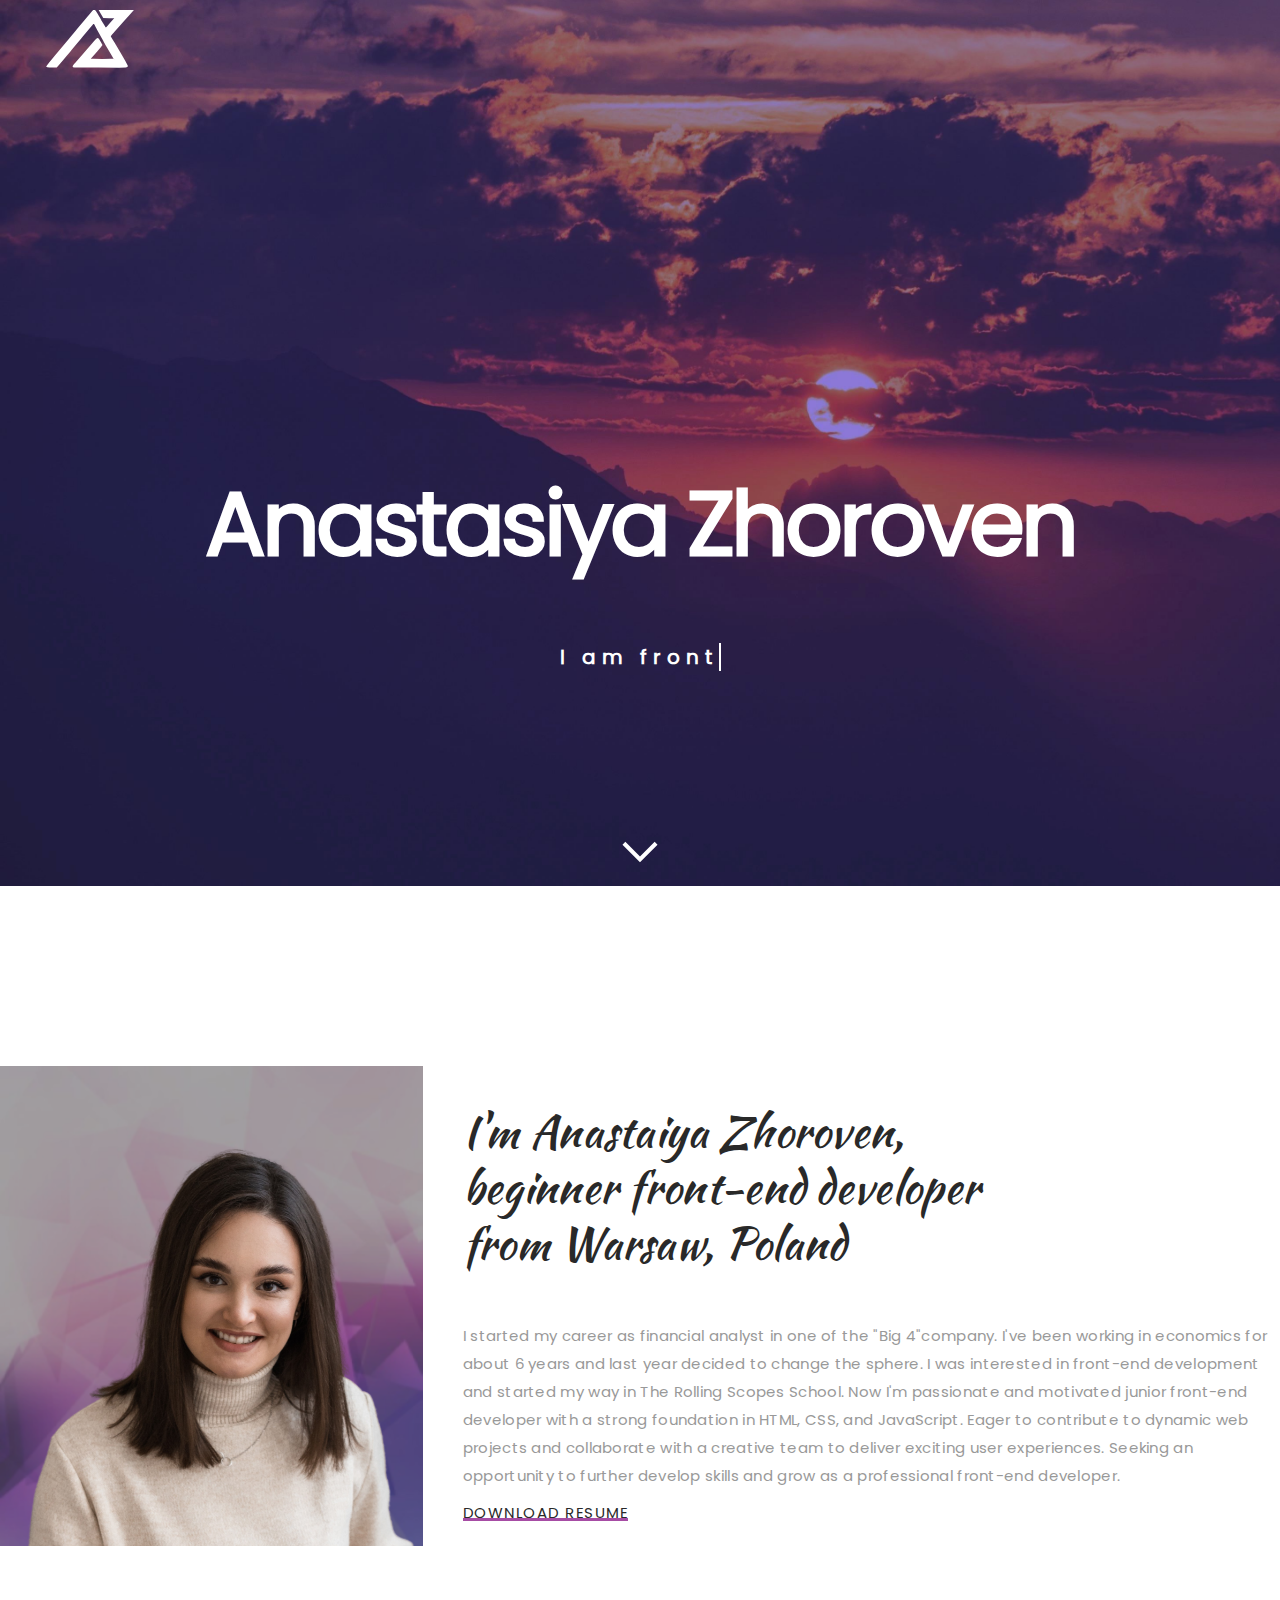
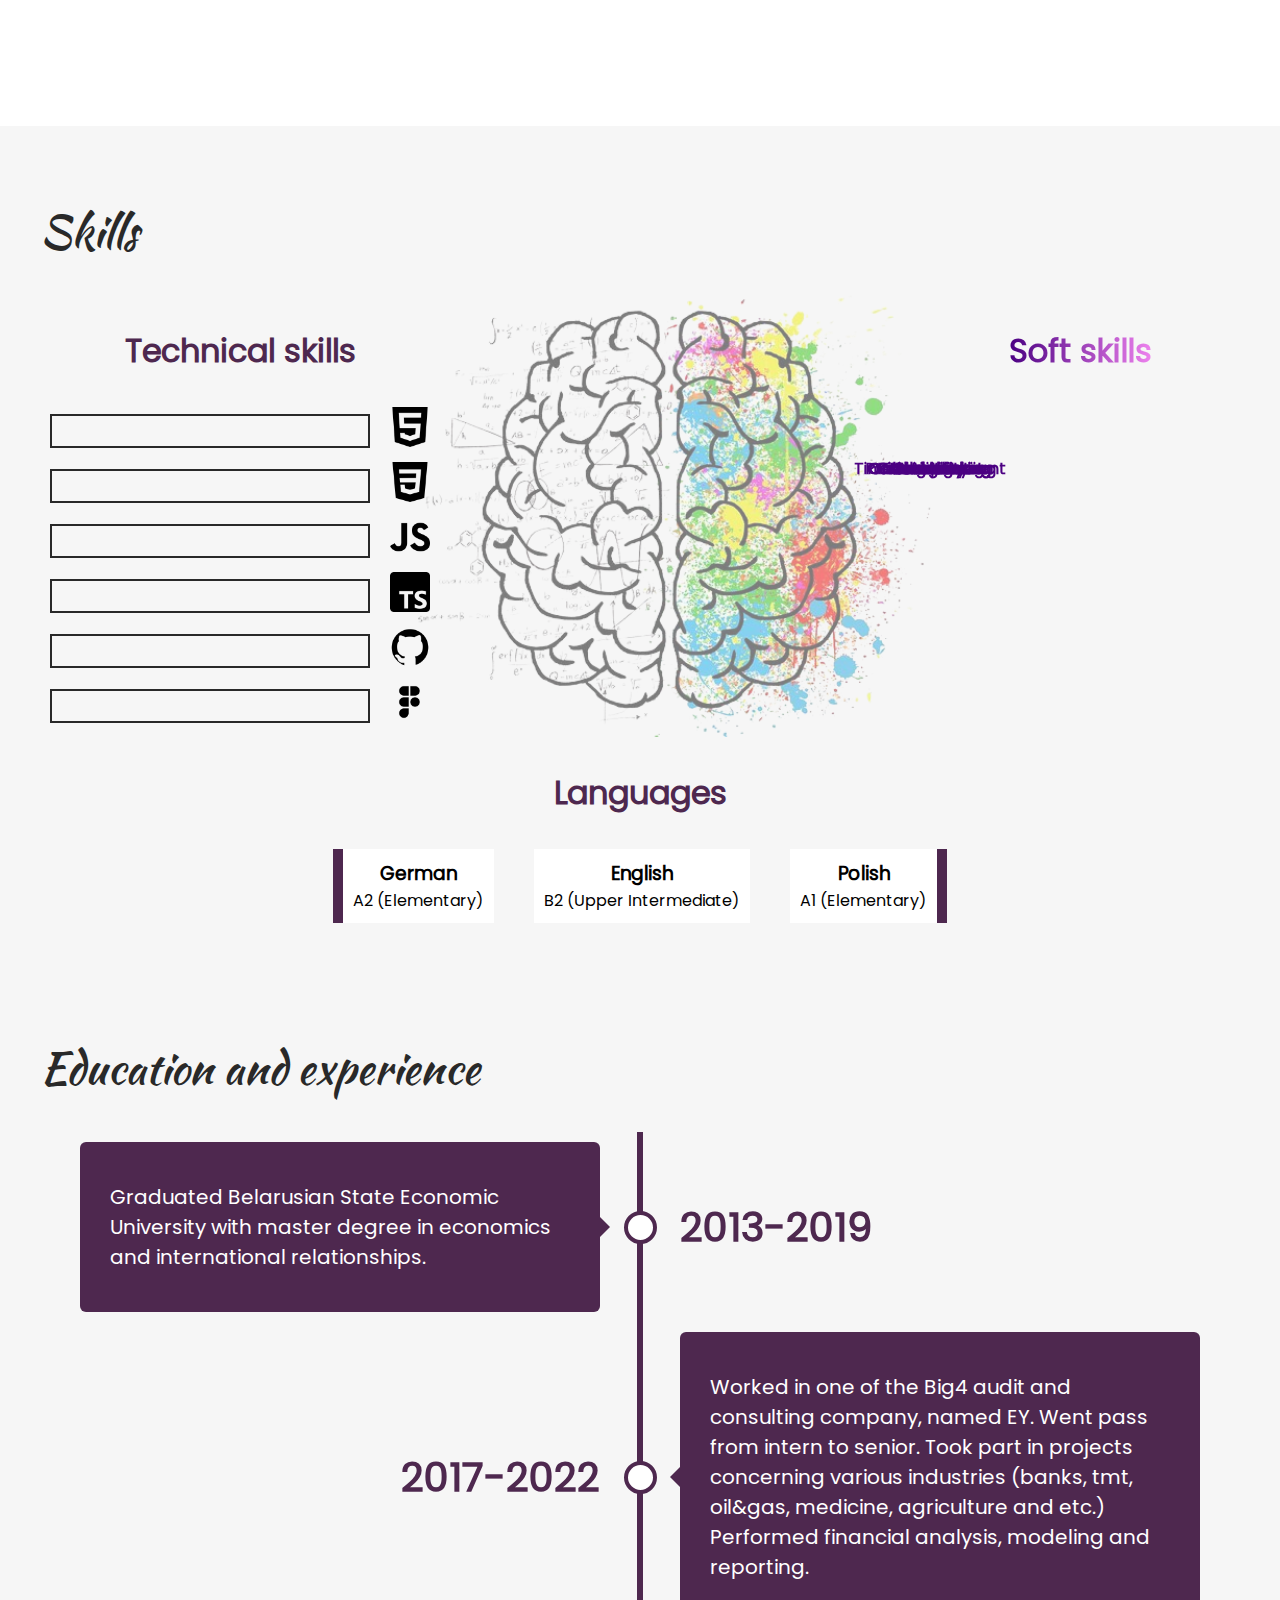
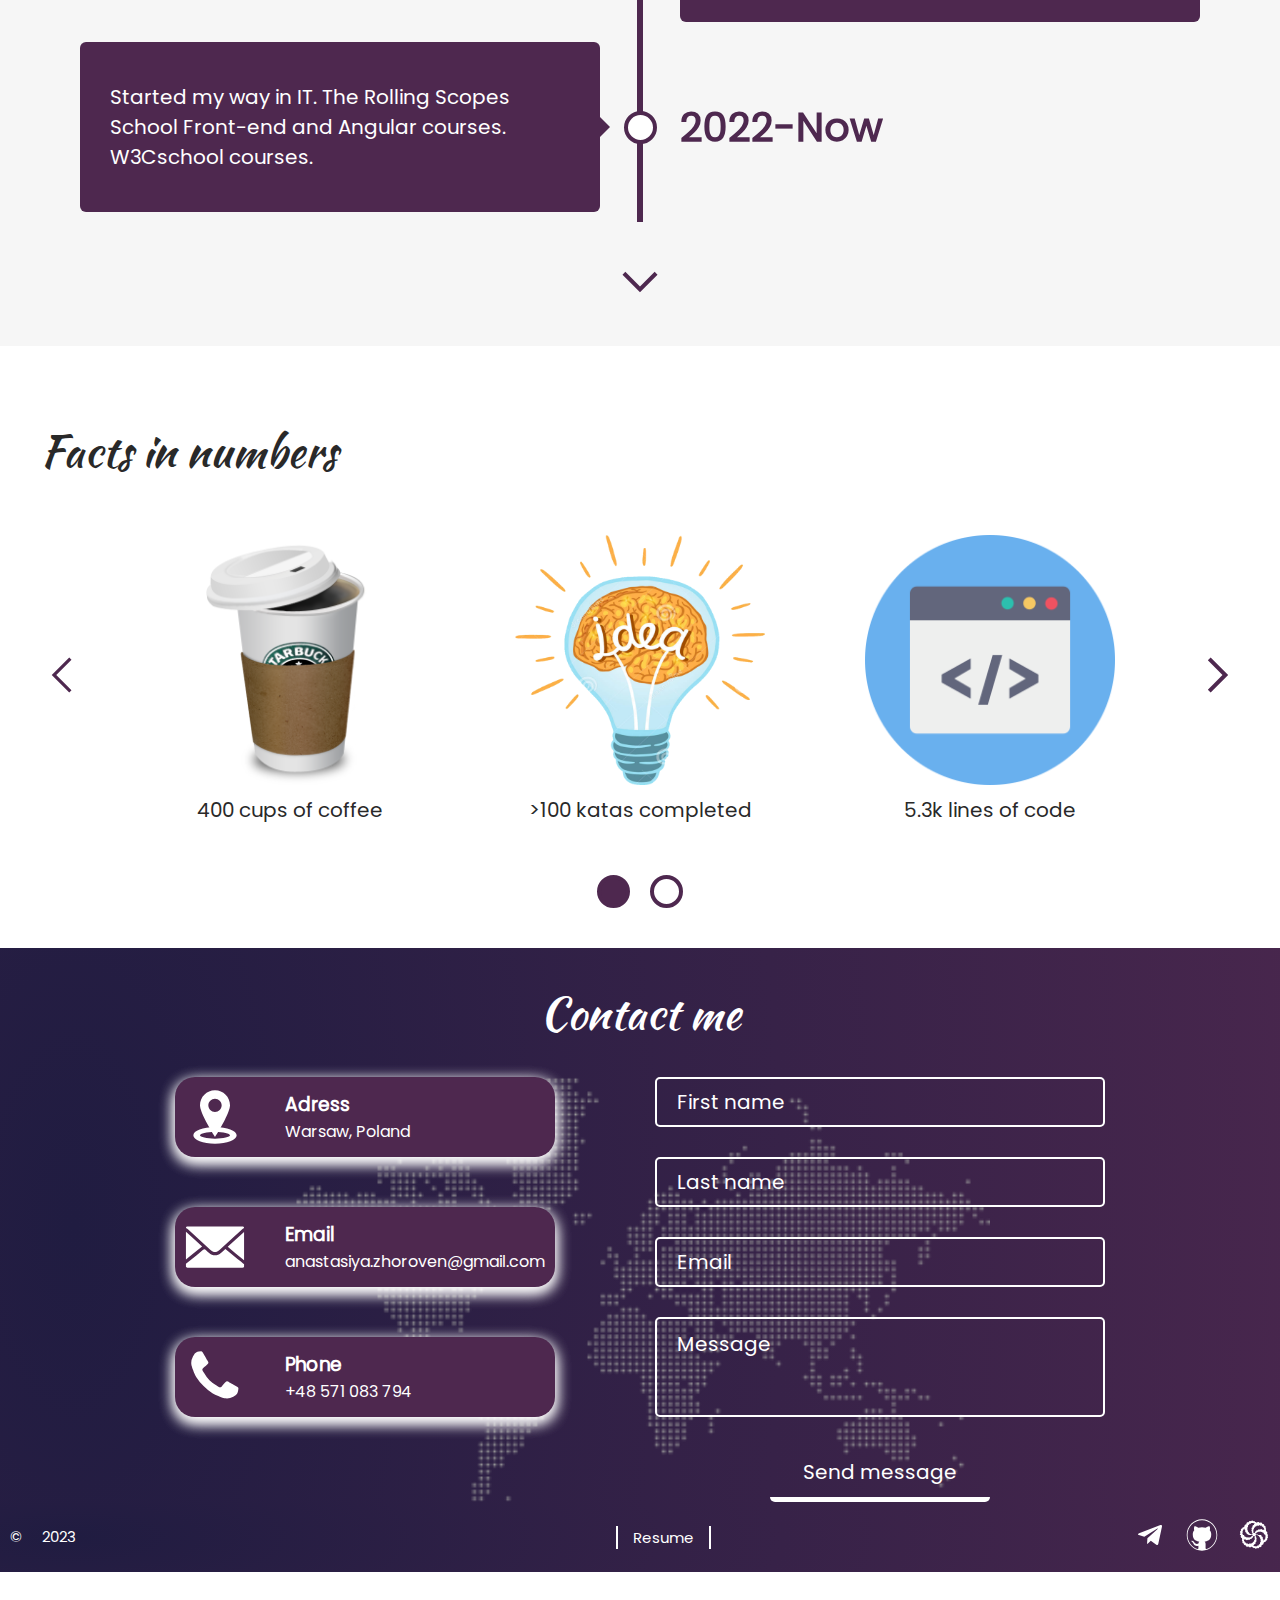
==== commit 3dc55b8e: "add favicon" ====
--- a/index.html
+++ b/index.html
@@ -6,6 +6,7 @@
     <meta http-equiv="X-UA-Compatible" content="IE=edge">
     <meta name="viewport" content="width=device-width, initial-scale=1.0">
     <title>CV Anastasiya Zhoroven</title>
+    <link rel="icon" href="assets/icons/cv.ico">
     <link rel="stylesheet" href="./styles/index.css">
     <link rel="stylesheet" href="./styles/max-width-920.css">
     <link rel="stylesheet" href="./styles/max-width-768.css">
